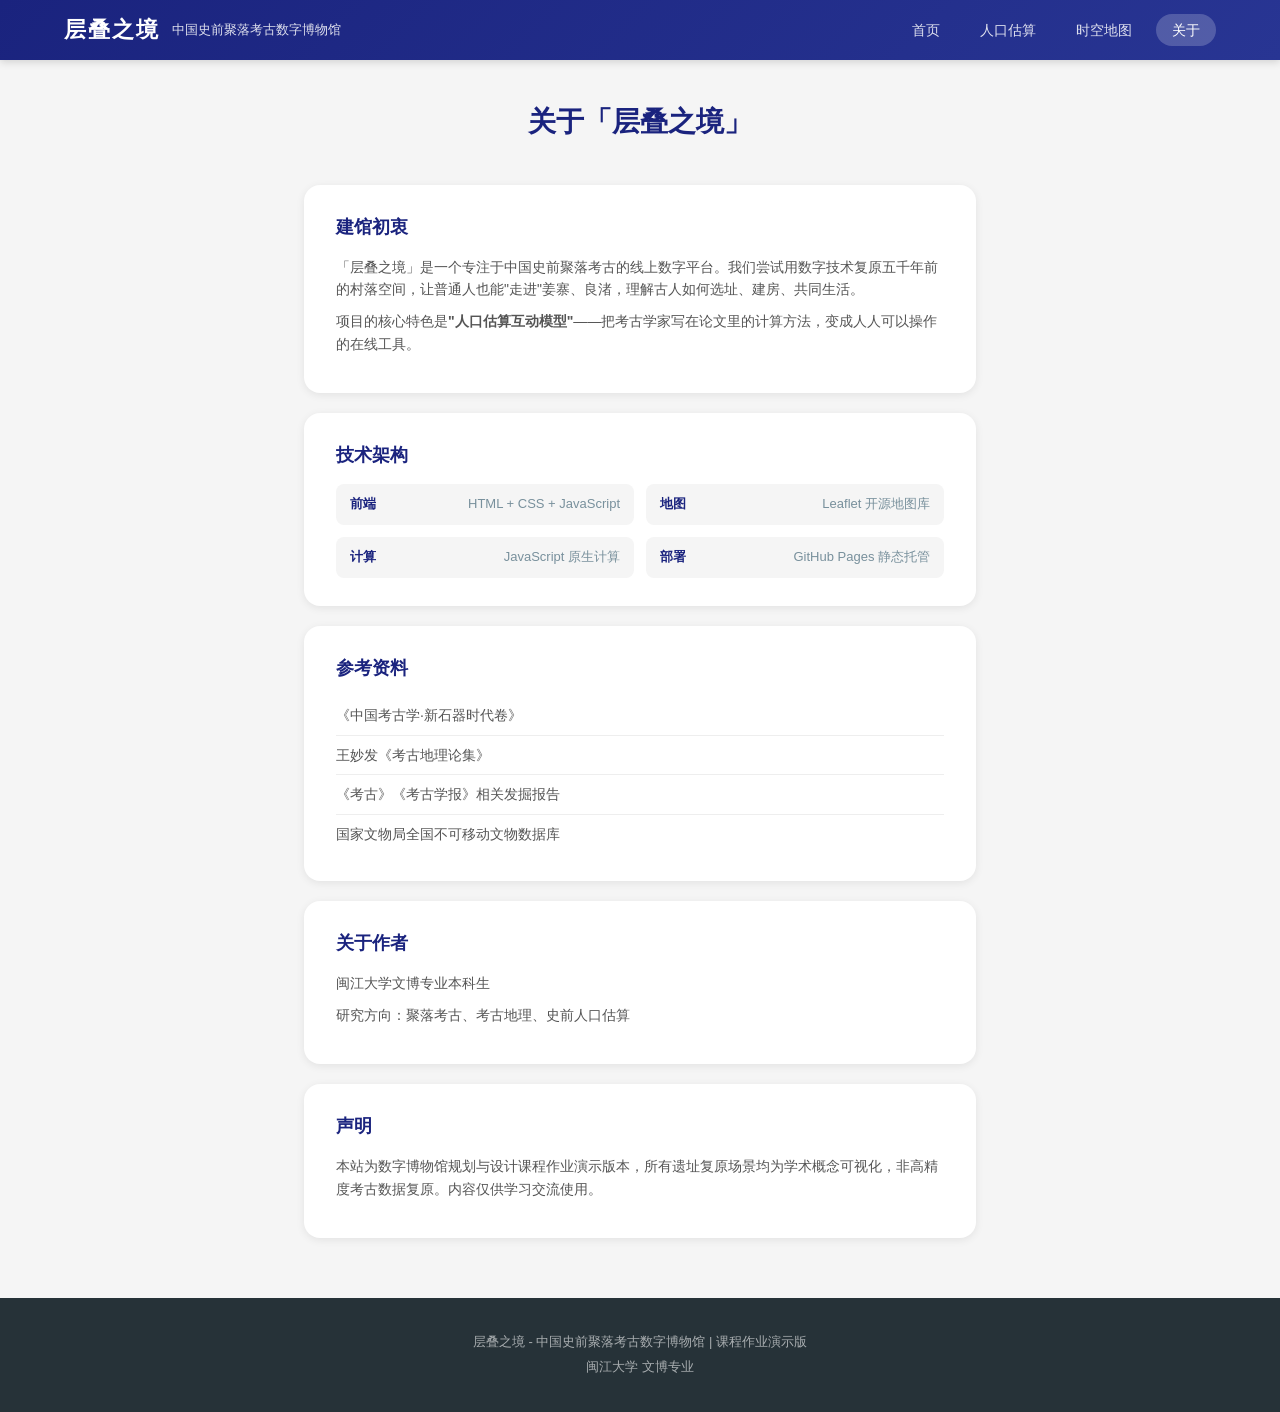
==== about.html @ 1d3eeca7 "Add files via upload 上传完整网站文件10.12" ====
<!DOCTYPE html>
<html lang="zh-CN">
<head>
    <meta charset="UTF-8">
    <meta name="viewport" content="width=device-width, initial-scale=1.0">
    <title>关于 - 层叠之境</title>
    <link rel="stylesheet" href="style.css">
</head>
<body>
    <nav class="navbar">
        <div class="nav-brand">
            <span class="logo">层叠之境</span>
            <span class="subtitle">中国史前聚落考古数字博物馆</span>
        </div>
        <ul class="nav-menu">
            <li><a href="index.html">首页</a></li>
            <li><a href="calculator.html">人口估算</a></li>
            <li><a href="map.html">时空地图</a></li>
            <li><a href="about.html" class="active">关于</a></li>
        </ul>
    </nav>

    <main class="about-page">
        <div class="about-header">
            <h1>关于「层叠之境」</h1>
        </div>

        <div class="about-content">
            <section class="about-section">
                <h2>建馆初衷</h2>
                <p>「层叠之境」是一个专注于中国史前聚落考古的线上数字平台。我们尝试用数字技术复原五千年前的村落空间，让普通人也能"走进"姜寨、良渚，理解古人如何选址、建房、共同生活。</p>
                <p>项目的核心特色是<strong>"人口估算互动模型"</strong>——把考古学家写在论文里的计算方法，变成人人可以操作的在线工具。</p>
            </section>

            <section class="about-section">
                <h2>技术架构</h2>
                <div class="tech-stack">
                    <div class="tech-item">
                        <span class="tech-name">前端</span>
                        <span class="tech-detail">HTML + CSS + JavaScript</span>
                    </div>
                    <div class="tech-item">
                        <span class="tech-name">地图</span>
                        <span class="tech-detail">Leaflet 开源地图库</span>
                    </div>
                    <div class="tech-item">
                        <span class="tech-name">计算</span>
                        <span class="tech-detail">JavaScript 原生计算</span>
                    </div>
                    <div class="tech-item">
                        <span class="tech-name">部署</span>
                        <span class="tech-detail">GitHub Pages 静态托管</span>
                    </div>
                </div>
            </section>

            <section class="about-section">
                <h2>参考资料</h2>
                <ul class="ref-list">
                    <li>《中国考古学·新石器时代卷》</li>
                    <li>王妙发《考古地理论集》</li>
                    <li>《考古》《考古学报》相关发掘报告</li>
                    <li>国家文物局全国不可移动文物数据库</li>
                </ul>
            </section>

            <section class="about-section">
                <h2>关于作者</h2>
                <p>闽江大学文博专业本科生</p>
                <p>研究方向：聚落考古、考古地理、史前人口估算</p>
            </section>

            <section class="about-section">
                <h2>声明</h2>
                <p>本站为数字博物馆规划与设计课程作业演示版本，所有遗址复原场景均为学术概念可视化，非高精度考古数据复原。内容仅供学习交流使用。</p>
            </section>
        </div>
    </main>

    <footer class="footer">
        <p>层叠之境 - 中国史前聚落考古数字博物馆 | 课程作业演示版</p>
        <p>闽江大学 文博专业</p>
    </footer>

    <script src="main.js"></script>
</body>
</html>
---- style.css ----
/* ===== 基础重置 ===== */
* {
    margin: 0;
    padding: 0;
    box-sizing: border-box;
}

body {
    font-family: -apple-system, BlinkMacSystemFont, "Segoe UI", "PingFang SC", "Hiragino Sans GB", "Microsoft YaHei", sans-serif;
    background: #f5f5f5;
    color: #333;
    line-height: 1.6;
}

/* ===== 导航栏 ===== */
.navbar {
    background: linear-gradient(135deg, #1a237e 0%, #283593 100%);
    color: white;
    padding: 0 5%;
    display: flex;
    justify-content: space-between;
    align-items: center;
    height: 60px;
    position: sticky;
    top: 0;
    z-index: 100;
    box-shadow: 0 2px 8px rgba(0,0,0,0.15);
}

.nav-brand {
    display: flex;
    align-items: center;
    gap: 12px;
}

.logo {
    font-size: 22px;
    font-weight: 700;
    letter-spacing: 2px;
}

.subtitle {
    font-size: 13px;
    opacity: 0.85;
    font-weight: 400;
}

.nav-menu {
    display: flex;
    list-style: none;
    gap: 8px;
}

.nav-menu a {
    color: rgba(255,255,255,0.85);
    text-decoration: none;
    padding: 8px 16px;
    border-radius: 20px;
    font-size: 14px;
    transition: all 0.3s;
}

.nav-menu a:hover,
.nav-menu a.active {
    background: rgba(255,255,255,0.2);
    color: white;
}

/* ===== 首页横幅 ===== */
.hero {
    background: linear-gradient(135deg, #e8eaf6 0%, #c5cae9 50%, #9fa8da 100%);
    padding: 60px 5%;
    display: flex;
    justify-content: space-between;
    align-items: center;
    min-height: 400px;
}

.hero-content {
    flex: 1;
    max-width: 500px;
}

.hero-content h1 {
    font-size: 36px;
    color: #1a237e;
    margin-bottom: 16px;
    line-height: 1.3;
}

.hero-content p {
    font-size: 16px;
    color: #455a64;
    margin-bottom: 28px;
}

.btn-primary {
    display: inline-block;
    background: #ff6f00;
    color: white;
    padding: 14px 32px;
    border-radius: 30px;
    text-decoration: none;
    font-size: 15px;
    font-weight: 600;
    transition: all 0.3s;
    box-shadow: 0 4px 12px rgba(255,111,0,0.3);
}

.btn-primary:hover {
    background: #e65100;
    transform: translateY(-2px);
    box-shadow: 0 6px 16px rgba(255,111,0,0.4);
}

/* 聚落预览图 */
.hero-visual {
    flex: 1;
    display: flex;
    justify-content: center;
}

.settlement-preview {
    width: 280px;
    height: 280px;
    background: #d7ccc8;
    border-radius: 50%;
    position: relative;
    border: 4px solid #8d6e63;
    box-shadow: 0 8px 24px rgba(0,0,0,0.15);
}

.moat {
    position: absolute;
    width: 240px;
    height: 240px;
    border: 3px dashed #5d4037;
    border-radius: 50%;
    top: 50%;
    left: 50%;
    transform: translate(-50%, -50%);
}

.house {
    position: absolute;
    width: 36px;
    height: 36px;
    background: #a1887f;
    border-radius: 4px;
    border: 2px solid #5d4037;
}

.house::after {
    content: '';
    position: absolute;
    top: -12px;
    left: -4px;
    width: 0;
    height: 0;
    border-left: 22px solid transparent;
    border-right: 22px solid transparent;
    border-bottom: 14px solid #8d6e63;
}

.h1 { top: 60px; left: 80px; }
.h2 { top: 100px; right: 60px; }
.h3 { bottom: 80px; right: 80px; }
.h4 { bottom: 60px; left: 90px; }

.label {
    position: absolute;
    bottom: -40px;
    left: 50%;
    transform: translateX(-50%);
    font-size: 12px;
    color: #5d4037;
    white-space: nowrap;
}

/* ===== 特色功能 ===== */
.features {
    padding: 60px 5%;
    background: white;
}

.features h2 {
    text-align: center;
    font-size: 28px;
    color: #1a237e;
    margin-bottom: 40px;
}

.feature-grid {
    display: grid;
    grid-template-columns: repeat(auto-fit, minmax(240px, 1fr));
    gap: 24px;
    max-width: 1000px;
    margin: 0 auto;
}

.feature-card {
    background: #fafafa;
    border-radius: 16px;
    padding: 32px 24px;
    text-align: center;
    transition: all 0.3s;
    border: 1px solid #e0e0e0;
}

.feature-card:hover {
    transform: translateY(-4px);
    box-shadow: 0 8px 24px rgba(0,0,0,0.1);
}

.feature-icon {
    font-size: 40px;
    margin-bottom: 16px;
}

.feature-card h3 {
    font-size: 18px;
    color: #1a237e;
    margin-bottom: 10px;
}

.feature-card p {
    font-size: 14px;
    color: #666;
}

/* ===== 聚落百科 ===== */
.encyclopedia {
    padding: 60px 5%;
    background: #f5f5f5;
}

.encyclopedia h2 {
    text-align: center;
    font-size: 28px;
    color: #1a237e;
    margin-bottom: 40px;
}

.culture-list {
    max-width: 700px;
    margin: 0 auto;
    display: flex;
    flex-direction: column;
    gap: 16px;
}

.culture-item {
    display: flex;
    background: white;
    border-radius: 12px;
    overflow: hidden;
    box-shadow: 0 2px 8px rgba(0,0,0,0.08);
}

.culture-color {
    width: 8px;
    min-height: 100%;
}

.culture-info {
    padding: 20px 24px;
    flex: 1;
}

.culture-info h4 {
    font-size: 18px;
    color: #1a237e;
    margin-bottom: 6px;
}

.culture-info p {
    font-size: 13px;
    color: #78909c;
    margin-bottom: 10px;
}

.tag {
    display: inline-block;
    background: #e8eaf6;
    color: #3f51b5;
    padding: 4px 12px;
    border-radius: 12px;
    font-size: 12px;
    margin-right: 8px;
}

/* ===== 页脚 ===== */
.footer {
    background: #263238;
    color: rgba(255,255,255,0.6);
    text-align: center;
    padding: 30px 5%;
    font-size: 13px;
}

.footer p {
    margin: 4px 0;
}

/* ===== 计算器页面 ===== */
.calculator-page {
    padding: 40px 5%;
    max-width: 1200px;
    margin: 0 auto;
}

.calc-header {
    text-align: center;
    margin-bottom: 40px;
}

.calc-header h1 {
    font-size: 28px;
    color: #1a237e;
    margin-bottom: 10px;
}

.calc-header p {
    color: #78909c;
    font-size: 15px;
}

.calc-container {
    display: grid;
    grid-template-columns: 1fr 1.5fr;
    gap: 32px;
}

.input-panel,
.result-panel {
    background: white;
    border-radius: 16px;
    padding: 28px;
    box-shadow: 0 2px 12px rgba(0,0,0,0.08);
}

.input-panel h3,
.result-panel h3 {
    font-size: 18px;
    color: #1a237e;
    margin-bottom: 20px;
    padding-bottom: 12px;
    border-bottom: 2px solid #e8eaf6;
}

.input-group {
    margin-bottom: 20px;
}

.input-group label {
    display: block;
    font-size: 14px;
    color: #455a64;
    margin-bottom: 6px;
    font-weight: 500;
}

.input-group input {
    width: 100%;
    padding: 12px 16px;
    border: 2px solid #e0e0e0;
    border-radius: 10px;
    font-size: 15px;
    transition: border-color 0.3s;
}

.input-group input:focus {
    outline: none;
    border-color: #3f51b5;
}

.hint {
    display: block;
    font-size: 12px;
    color: #9e9e9e;
    margin-top: 4px;
}

.btn-calculate,
.btn-reset {
    width: 100%;
    padding: 14px;
    border: none;
    border-radius: 10px;
    font-size: 15px;
    font-weight: 600;
    cursor: pointer;
    transition: all 0.3s;
    margin-bottom: 10px;
}

.btn-calculate {
    background: #ff6f00;
    color: white;
}

.btn-calculate:hover {
    background: #e65100;
}

.btn-reset {
    background: #eceff1;
    color: #546e7a;
}

.btn-reset:hover {
    background: #cfd8dc;
}

/* 结果卡片 */
.result-cards {
    display: grid;
    grid-template-columns: repeat(3, 1fr);
    gap: 16px;
    margin-bottom: 24px;
}

.result-card {
    background: #f5f5f5;
    border-radius: 12px;
    padding: 20px;
    text-align: center;
}

.result-card.main {
    background: linear-gradient(135deg, #3f51b5, #5c6bc0);
    color: white;
}

.result-label {
    font-size: 12px;
    opacity: 0.8;
    margin-bottom: 8px;
}

.result-value {
    font-size: 32px;
    font-weight: 700;
    margin-bottom: 4px;
}

.result-unit {
    font-size: 13px;
    opacity: 0.7;
}

/* 方法对比表 */
.method-comparison {
    margin-bottom: 24px;
}

.method-comparison h4 {
    font-size: 15px;
    color: #1a237e;
    margin-bottom: 12px;
}

.compare-table {
    width: 100%;
    border-collapse: collapse;
    font-size: 13px;
}

.compare-table th,
.compare-table td {
    padding: 10px 12px;
    text-align: left;
    border-bottom: 1px solid #e0e0e0;
}

.compare-table th {
    background: #e8eaf6;
    color: #1a237e;
    font-weight: 600;
}

.compare-table td.highlight {
    color: #ff6f00;
    font-weight: 700;
}

/* 参考案例 */
.reference-info h4 {
    font-size: 15px;
    color: #1a237e;
    margin-bottom: 12px;
}

.case-item {
    background: #fafafa;
    padding: 14px 16px;
    border-radius: 10px;
    margin-bottom: 10px;
    font-size: 13px;
    line-height: 1.8;
}

.case-item strong {
    color: #1a237e;
}

/* ===== 地图页面 ===== */
.map-page {
    padding: 40px 5%;
}

.map-header {
    text-align: center;
    margin-bottom: 30px;
}

.map-header h1 {
    font-size: 28px;
    color: #1a237e;
    margin-bottom: 10px;
}

.map-header p {
    color: #78909c;
}

.map-container {
    display: grid;
    grid-template-columns: 1fr 200px;
    gap: 20px;
    max-width: 1200px;
    margin: 0 auto;
}

.timeline-control {
    grid-column: 1 / -1;
    background: white;
    padding: 20px 24px;
    border-radius: 12px;
    box-shadow: 0 2px 8px rgba(0,0,0,0.08);
}

.timeline-control label {
    display: block;
    font-size: 16px;
    color: #1a237e;
    font-weight: 600;
    margin-bottom: 12px;
}

#timeline {
    width: 100%;
    height: 8px;
    -webkit-appearance: none;
    appearance: none;
    background: #e0e0e0;
    border-radius: 4px;
    outline: none;
}

#timeline::-webkit-slider-thumb {
    -webkit-appearance: none;
    width: 24px;
    height: 24px;
    background: #3f51b5;
    border-radius: 50%;
    cursor: pointer;
}

.timeline-labels {
    display: flex;
    justify-content: space-between;
    margin-top: 8px;
    font-size: 12px;
    color: #78909c;
}

.map-view {
    height: 500px;
    border-radius: 12px;
    box-shadow: 0 2px 8px rgba(0,0,0,0.08);
    background: #e3f2fd;
}

.map-legend {
    background: white;
    padding: 20px;
    border-radius: 12px;
    box-shadow: 0 2px 8px rgba(0,0,0,0.08);
    height: fit-content;
}

.map-legend h4 {
    font-size: 15px;
    color: #1a237e;
    margin-bottom: 16px;
}

.legend-item {
    display: flex;
    align-items: center;
    gap: 10px;
    margin-bottom: 12px;
    font-size: 13px;
}

.legend-dot {
    width: 14px;
    height: 14px;
    border-radius: 50%;
}

.site-info {
    grid-column: 1 / -1;
    background: white;
    padding: 24px;
    border-radius: 12px;
    box-shadow: 0 2px 8px rgba(0,0,0,0.08);
    margin-top: 10px;
    text-align: center;
    color: #78909c;
}

/* ===== 关于页面 ===== */
.about-page {
    padding: 40px 5%;
    max-width: 800px;
    margin: 0 auto;
}

.about-header {
    text-align: center;
    margin-bottom: 40px;
}

.about-header h1 {
    font-size: 28px;
    color: #1a237e;
}

.about-section {
    background: white;
    padding: 28px 32px;
    border-radius: 16px;
    margin-bottom: 20px;
    box-shadow: 0 2px 8px rgba(0,0,0,0.08);
}

.about-section h2 {
    font-size: 18px;
    color: #1a237e;
    margin-bottom: 14px;
}

.about-section p {
    font-size: 14px;
    color: #555;
    margin-bottom: 10px;
}

.tech-stack {
    display: grid;
    grid-template-columns: repeat(2, 1fr);
    gap: 12px;
}

.tech-item {
    display: flex;
    justify-content: space-between;
    padding: 10px 14px;
    background: #f5f5f5;
    border-radius: 8px;
    font-size: 13px;
}

.tech-name {
    font-weight: 600;
    color: #1a237e;
}

.tech-detail {
    color: #78909c;
}

.ref-list {
    list-style: none;
    padding-left: 0;
}

.ref-list li {
    padding: 8px 0;
    border-bottom: 1px solid #eee;
    font-size: 14px;
    color: #555;
}

.ref-list li:last-child {
    border-bottom: none;
}

/* ===== 响应式 ===== */
@media (max-width: 768px) {
    .navbar {
        flex-direction: column;
        height: auto;
        padding: 12px 5%;
    }

    .nav-menu {
        margin-top: 10px;
    }

    .hero {
        flex-direction: column;
        text-align: center;
        padding: 40px 5%;
    }

    .hero-content h1 {
        font-size: 26px;
    }

    .calc-container {
        grid-template-columns: 1fr;
    }

    .result-cards {
        grid-template-columns: 1fr;
    }

    .map-container {
        grid-template-columns: 1fr;
    }

    .tech-stack {
        grid-template-columns: 1fr;
    }
}
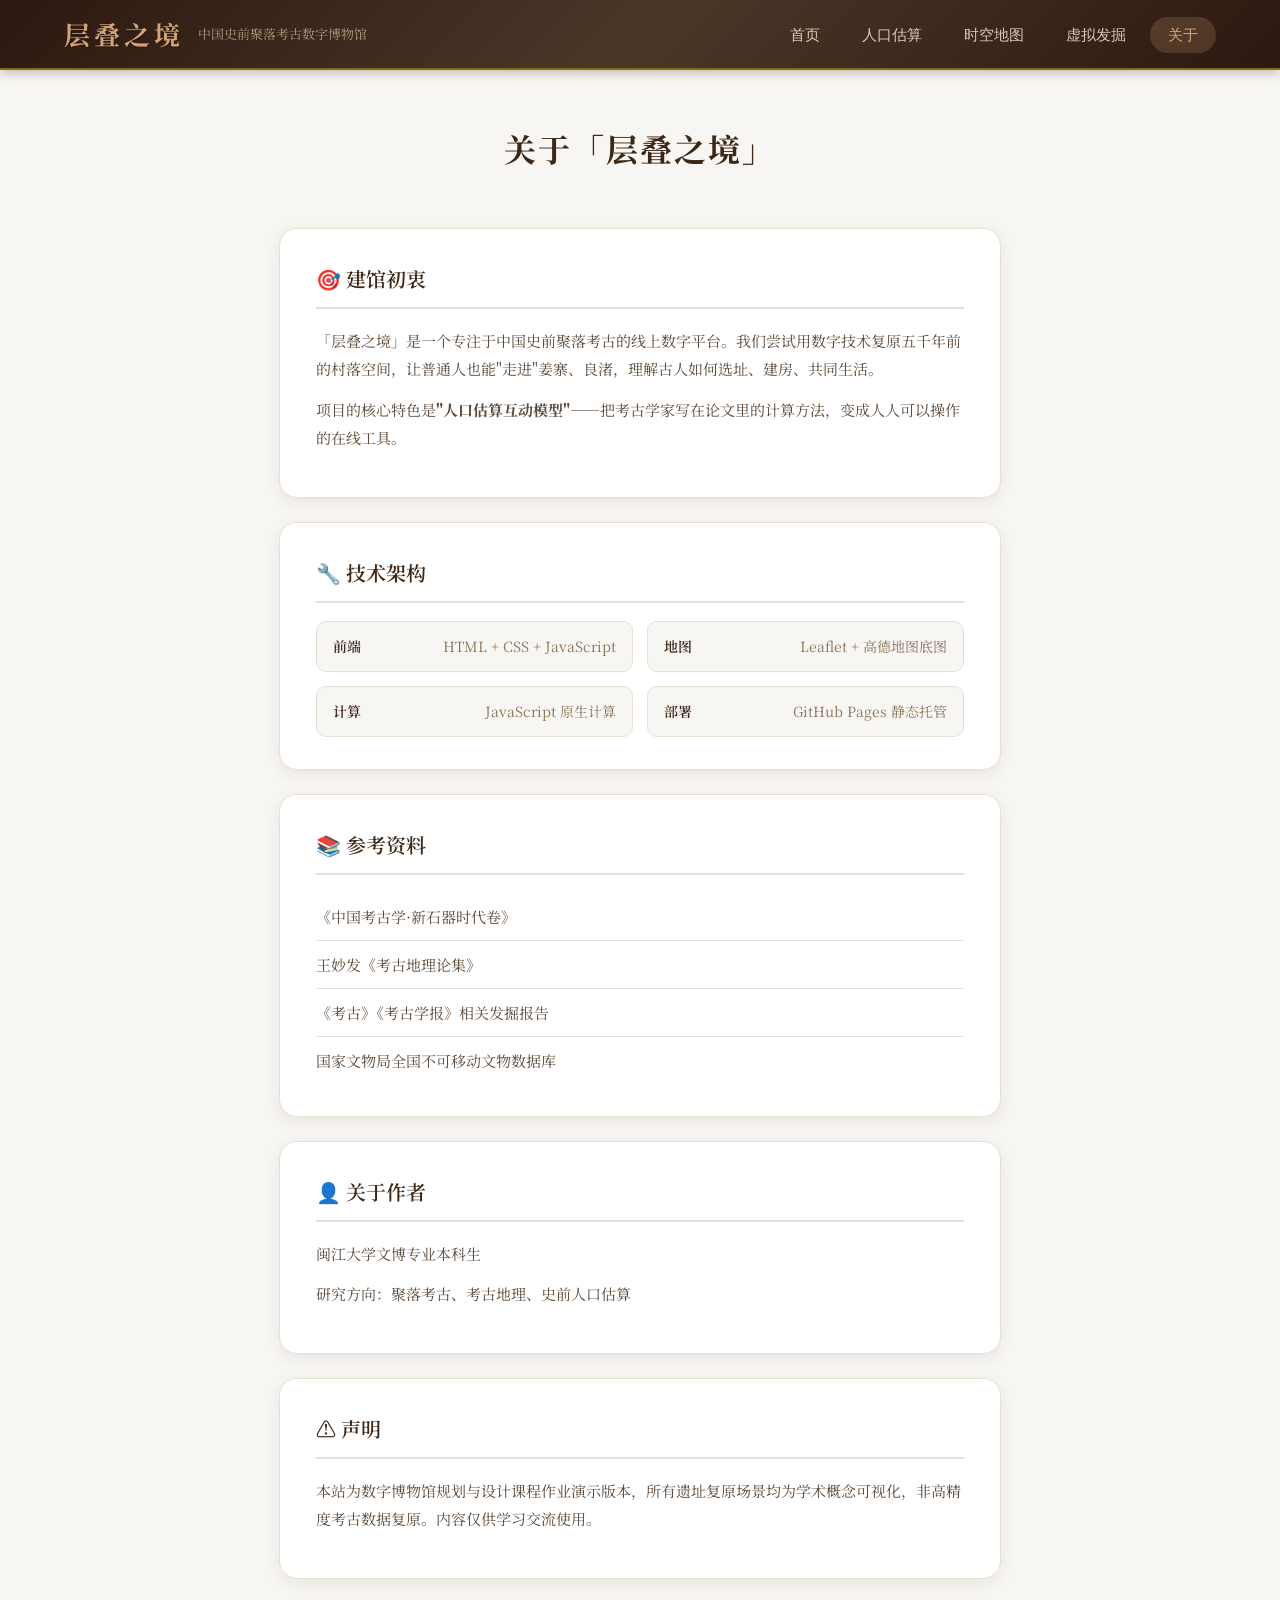
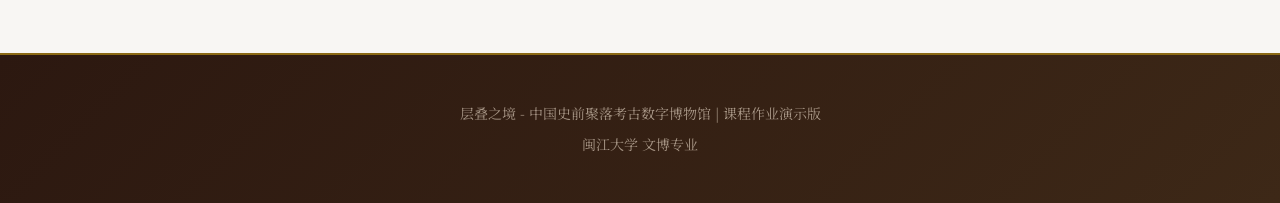
==== commit 8bcb4795: "Add files via upload 更新网站，更改颜色、字体，增加新模块" ====
--- a/about.html
+++ b/about.html
@@ -16,6 +16,7 @@
             <li><a href="index.html">首页</a></li>
             <li><a href="calculator.html">人口估算</a></li>
             <li><a href="map.html">时空地图</a></li>
+            <li><a href="dig.html">虚拟发掘</a></li>
             <li><a href="about.html" class="active">关于</a></li>
         </ul>
     </nav>
@@ -27,13 +28,13 @@
 
         <div class="about-content">
             <section class="about-section">
-                <h2>建馆初衷</h2>
+                <h2>&#x1F3AF; 建馆初衷</h2>
                 <p>「层叠之境」是一个专注于中国史前聚落考古的线上数字平台。我们尝试用数字技术复原五千年前的村落空间，让普通人也能"走进"姜寨、良渚，理解古人如何选址、建房、共同生活。</p>
                 <p>项目的核心特色是<strong>"人口估算互动模型"</strong>——把考古学家写在论文里的计算方法，变成人人可以操作的在线工具。</p>
             </section>
 
             <section class="about-section">
-                <h2>技术架构</h2>
+                <h2>&#x1F527; 技术架构</h2>
                 <div class="tech-stack">
                     <div class="tech-item">
                         <span class="tech-name">前端</span>
@@ -41,7 +42,7 @@
                     </div>
                     <div class="tech-item">
                         <span class="tech-name">地图</span>
-                        <span class="tech-detail">Leaflet 开源地图库</span>
+                        <span class="tech-detail">Leaflet + 高德地图底图</span>
                     </div>
                     <div class="tech-item">
                         <span class="tech-name">计算</span>
@@ -55,7 +56,7 @@
             </section>
 
             <section class="about-section">
-                <h2>参考资料</h2>
+                <h2>&#x1F4DA; 参考资料</h2>
                 <ul class="ref-list">
                     <li>《中国考古学·新石器时代卷》</li>
                     <li>王妙发《考古地理论集》</li>
@@ -65,13 +66,13 @@
             </section>
 
             <section class="about-section">
-                <h2>关于作者</h2>
+                <h2>&#x1F464; 关于作者</h2>
                 <p>闽江大学文博专业本科生</p>
                 <p>研究方向：聚落考古、考古地理、史前人口估算</p>
             </section>
 
             <section class="about-section">
-                <h2>声明</h2>
+                <h2>&#x26A0; 声明</h2>
                 <p>本站为数字博物馆规划与设计课程作业演示版本，所有遗址复原场景均为学术概念可视化，非高精度考古数据复原。内容仅供学习交流使用。</p>
             </section>
         </div>
--- a/style.css
+++ b/style.css
@@ -1,3 +1,6 @@
+/* ===== 字体引入 ===== */
+@import url('https://fonts.googleapis.com/css2?family=Noto+Serif+SC:wght@400;500;600;700&display=swap');
+
 /* ===== 基础重置 ===== */
 * {
     margin: 0;
@@ -6,111 +9,137 @@
 }
 
 body {
-    font-family: -apple-system, BlinkMacSystemFont, "Segoe UI", "PingFang SC", "Hiragino Sans GB", "Microsoft YaHei", sans-serif;
-    background: #f5f5f5;
-    color: #333;
-    line-height: 1.6;
+    font-family: "STZhongsong", "华文中宋", "Noto Serif SC", "SimSun", serif;
+    background: #f8f6f3;
+    color: #2c2c2c;
+    line-height: 1.8;
 }
 
 /* ===== 导航栏 ===== */
 .navbar {
-    background: linear-gradient(135deg, #1a237e 0%, #283593 100%);
-    color: white;
+    background: linear-gradient(135deg, #2c1810 0%, #4a3728 50%, #2c1810 100%);
+    color: #f5e6d3;
     padding: 0 5%;
     display: flex;
     justify-content: space-between;
     align-items: center;
-    height: 60px;
+    height: 70px;
     position: sticky;
     top: 0;
     z-index: 100;
-    box-shadow: 0 2px 8px rgba(0,0,0,0.15);
+    box-shadow: 0 2px 12px rgba(44,24,16,0.3);
+    border-bottom: 2px solid #8b6914;
 }
 
 .nav-brand {
     display: flex;
     align-items: center;
-    gap: 12px;
+    gap: 14px;
 }
 
 .logo {
-    font-size: 22px;
+    font-size: 26px;
+    font-weight: 700;
+    letter-spacing: 4px;
+    color: #d4a574;
+    text-shadow: 1px 1px 2px rgba(0,0,0,0.3);
+}
+
+.subtitle {
+    font-size: 13px;
+    opacity: 0.8;
+    font-weight: 400;
+    color: #c9b896;
+}
+
+.nav-menu {
+    display: flex;
+    list-style: none;
+    gap: 6px;
+}
+
+.nav-menu a {
+    color: rgba(245,230,211,0.85);
+    text-decoration: none;
+    padding: 10px 18px;
+    border-radius: 24px;
+    font-size: 15px;
+    transition: all 0.3s;
+    font-family: "STZhongsong", "华文中宋", serif;
+}
+
+.nav-menu a:hover,
+.nav-menu a.active {
+    background: rgba(212,165,116,0.2);
+    color: #d4a574;
+}
+
+/* ===== 首页横幅 ===== */
+.hero {
+    background: linear-gradient(135deg, #e8dfd0 0%, #d4c4a8 50%, #c9b896 100%);
+    padding: 70px 5%;
+    display: flex;
+    justify-content: space-between;
+    align-items: center;
+    min-height: 480px;
+    position: relative;
+    overflow: hidden;
+}
+
+.hero::before {
+    content: '';
+    position: absolute;
+    top: -50%;
+    right: -20%;
+    width: 600px;
+    height: 600px;
+    background: radial-gradient(circle, rgba(139,105,20,0.08) 0%, transparent 70%);
+    border-radius: 50%;
+}
+
+.hero-content {
+    flex: 1;
+    max-width: 520px;
+    position: relative;
+    z-index: 1;
+}
+
+.hero-content h1 {
+    font-size: 38px;
+    color: #3d2817;
+    margin-bottom: 18px;
+    line-height: 1.4;
     font-weight: 700;
     letter-spacing: 2px;
 }
 
-.subtitle {
-    font-size: 13px;
-    opacity: 0.85;
-    font-weight: 400;
-}
-
-.nav-menu {
-    display: flex;
-    list-style: none;
-    gap: 8px;
-}
-
-.nav-menu a {
-    color: rgba(255,255,255,0.85);
-    text-decoration: none;
-    padding: 8px 16px;
-    border-radius: 20px;
-    font-size: 14px;
-    transition: all 0.3s;
-}
-
-.nav-menu a:hover,
-.nav-menu a.active {
-    background: rgba(255,255,255,0.2);
-    color: white;
-}
-
-/* ===== 首页横幅 ===== */
-.hero {
-    background: linear-gradient(135deg, #e8eaf6 0%, #c5cae9 50%, #9fa8da 100%);
-    padding: 60px 5%;
-    display: flex;
-    justify-content: space-between;
-    align-items: center;
-    min-height: 400px;
-}
-
-.hero-content {
-    flex: 1;
-    max-width: 500px;
-}
-
-.hero-content h1 {
-    font-size: 36px;
-    color: #1a237e;
-    margin-bottom: 16px;
-    line-height: 1.3;
-}
-
 .hero-content p {
-    font-size: 16px;
-    color: #455a64;
-    margin-bottom: 28px;
+    font-size: 17px;
+    color: #5c4a3a;
+    margin-bottom: 32px;
+    line-height: 1.9;
 }
 
 .btn-primary {
     display: inline-block;
-    background: #ff6f00;
-    color: white;
-    padding: 14px 32px;
+    background: linear-gradient(135deg, #8b6914, #a67c2e);
+    color: #fff8f0;
+    padding: 16px 36px;
     border-radius: 30px;
     text-decoration: none;
-    font-size: 15px;
+    font-size: 16px;
     font-weight: 600;
     transition: all 0.3s;
-    box-shadow: 0 4px 12px rgba(255,111,0,0.3);
+    box-shadow: 0 4px 16px rgba(139,105,20,0.3);
+    border: none;
+    cursor: pointer;
+    font-family: "STZhongsong", "华文中宋", serif;
 }
 
 .btn-primary:hover {
-    background: #e65100;
+    background: linear-gradient(135deg, #a67c2e, #c49a3b);
     transform: translateY(-2px);
-    box-shadow: 0 6px 16px rgba(255,111,0,0.4);
+    box-shadow: 0 6px 20px rgba(139,105,20,0.4);
 }
 
 /* 聚落预览图 */
@@ -118,23 +147,25 @@
     flex: 1;
     display: flex;
     justify-content: center;
+    position: relative;
+    z-index: 1;
 }
 
 .settlement-preview {
-    width: 280px;
-    height: 280px;
-    background: #d7ccc8;
+    width: 300px;
+    height: 300px;
+    background: #c9b896;
     border-radius: 50%;
     position: relative;
-    border: 4px solid #8d6e63;
-    box-shadow: 0 8px 24px rgba(0,0,0,0.15);
+    border: 4px solid #8b6914;
+    box-shadow: 0 12px 32px rgba(44,24,16,0.2), inset 0 0 60px rgba(139,105,20,0.1);
 }
 
 .moat {
     position: absolute;
-    width: 240px;
-    height: 240px;
-    border: 3px dashed #5d4037;
+    width: 260px;
+    height: 260px;
+    border: 3px dashed #6b4e23;
     border-radius: 50%;
     top: 50%;
     left: 50%;
@@ -143,409 +174,663 @@
 
 .house {
     position: absolute;
-    width: 36px;
-    height: 36px;
-    background: #a1887f;
+    width: 40px;
+    height: 40px;
+    background: #8b7355;
     border-radius: 4px;
-    border: 2px solid #5d4037;
+    border: 2px solid #5c4033;
 }
 
 .house::after {
     content: '';
     position: absolute;
-    top: -12px;
+    top: -14px;
     left: -4px;
     width: 0;
     height: 0;
-    border-left: 22px solid transparent;
-    border-right: 22px solid transparent;
-    border-bottom: 14px solid #8d6e63;
-}
-
-.h1 { top: 60px; left: 80px; }
-.h2 { top: 100px; right: 60px; }
-.h3 { bottom: 80px; right: 80px; }
-.h4 { bottom: 60px; left: 90px; }
+    border-left: 24px solid transparent;
+    border-right: 24px solid transparent;
+    border-bottom: 16px solid #6b5344;
+}
+
+.h1 { top: 65px; left: 85px; }
+.h2 { top: 110px; right: 65px; }
+.h3 { bottom: 85px; right: 85px; }
+.h4 { bottom: 65px; left: 95px; }
 
 .label {
     position: absolute;
-    bottom: -40px;
+    bottom: -45px;
     left: 50%;
     transform: translateX(-50%);
-    font-size: 12px;
-    color: #5d4037;
+    font-size: 13px;
+    color: #5c4033;
     white-space: nowrap;
+    font-weight: 500;
 }
 
 /* ===== 特色功能 ===== */
 .features {
-    padding: 60px 5%;
-    background: white;
+    padding: 70px 5%;
+    background: #f8f6f3;
 }
 
 .features h2 {
     text-align: center;
-    font-size: 28px;
-    color: #1a237e;
-    margin-bottom: 40px;
+    font-size: 32px;
+    color: #3d2817;
+    margin-bottom: 50px;
+    font-weight: 700;
+    letter-spacing: 3px;
+    position: relative;
+}
+
+.features h2::after {
+    content: '';
+    display: block;
+    width: 60px;
+    height: 3px;
+    background: linear-gradient(90deg, #8b6914, #d4a574);
+    margin: 12px auto 0;
+    border-radius: 2px;
 }
 
 .feature-grid {
     display: grid;
-    grid-template-columns: repeat(auto-fit, minmax(240px, 1fr));
-    gap: 24px;
-    max-width: 1000px;
+    grid-template-columns: repeat(auto-fit, minmax(260px, 1fr));
+    gap: 28px;
+    max-width: 1100px;
     margin: 0 auto;
 }
 
 .feature-card {
-    background: #fafafa;
+    background: #fff;
     border-radius: 16px;
-    padding: 32px 24px;
+    padding: 36px 28px;
     text-align: center;
-    transition: all 0.3s;
-    border: 1px solid #e0e0e0;
+    transition: all 0.4s;
+    border: 1px solid #e8e0d5;
+    box-shadow: 0 4px 16px rgba(44,24,16,0.06);
 }
 
 .feature-card:hover {
-    transform: translateY(-4px);
-    box-shadow: 0 8px 24px rgba(0,0,0,0.1);
+    transform: translateY(-6px);
+    box-shadow: 0 12px 32px rgba(44,24,16,0.12);
+    border-color: #d4a574;
 }
 
 .feature-icon {
-    font-size: 40px;
-    margin-bottom: 16px;
+    font-size: 44px;
+    margin-bottom: 18px;
 }
 
 .feature-card h3 {
-    font-size: 18px;
-    color: #1a237e;
-    margin-bottom: 10px;
+    font-size: 20px;
+    color: #3d2817;
+    margin-bottom: 12px;
+    font-weight: 600;
 }
 
 .feature-card p {
     font-size: 14px;
-    color: #666;
+    color: #6b5b4f;
+    line-height: 1.8;
 }
 
 /* ===== 聚落百科 ===== */
 .encyclopedia {
-    padding: 60px 5%;
-    background: #f5f5f5;
+    padding: 70px 5%;
+    background: linear-gradient(180deg, #f0ebe3 0%, #f8f6f3 100%);
 }
 
 .encyclopedia h2 {
     text-align: center;
-    font-size: 28px;
-    color: #1a237e;
-    margin-bottom: 40px;
+    font-size: 32px;
+    color: #3d2817;
+    margin-bottom: 50px;
+    font-weight: 700;
+    letter-spacing: 3px;
+}
+
+.encyclopedia h2::after {
+    content: '';
+    display: block;
+    width: 60px;
+    height: 3px;
+    background: linear-gradient(90deg, #8b6914, #d4a574);
+    margin: 12px auto 0;
+    border-radius: 2px;
 }
 
 .culture-list {
-    max-width: 700px;
+    max-width: 750px;
     margin: 0 auto;
     display: flex;
     flex-direction: column;
-    gap: 16px;
+    gap: 18px;
 }
 
 .culture-item {
     display: flex;
-    background: white;
-    border-radius: 12px;
+    background: #fff;
+    border-radius: 14px;
     overflow: hidden;
-    box-shadow: 0 2px 8px rgba(0,0,0,0.08);
+    box-shadow: 0 4px 16px rgba(44,24,16,0.08);
+    transition: all 0.3s;
+    cursor: pointer;
+    text-decoration: none;
+    color: inherit;
+}
+
+.culture-item:hover {
+    transform: translateX(8px);
+    box-shadow: 0 8px 24px rgba(44,24,16,0.12);
 }
 
 .culture-color {
-    width: 8px;
+    width: 10px;
     min-height: 100%;
 }
 
 .culture-info {
-    padding: 20px 24px;
+    padding: 24px 28px;
     flex: 1;
 }
 
 .culture-info h4 {
-    font-size: 18px;
-    color: #1a237e;
-    margin-bottom: 6px;
+    font-size: 20px;
+    color: #3d2817;
+    margin-bottom: 8px;
+    font-weight: 600;
 }
 
 .culture-info p {
-    font-size: 13px;
-    color: #78909c;
-    margin-bottom: 10px;
+    font-size: 14px;
+    color: #8b7355;
+    margin-bottom: 12px;
 }
 
 .tag {
     display: inline-block;
-    background: #e8eaf6;
-    color: #3f51b5;
-    padding: 4px 12px;
+    background: #f0ebe3;
+    color: #6b4e23;
+    padding: 5px 14px;
+    border-radius: 16px;
+    font-size: 13px;
+    margin-right: 10px;
+    border: 1px solid #e0d5c8;
+}
+
+/* ===== 新板块：精选遗址 ===== */
+.featured-sites {
+    padding: 70px 5%;
+    background: #fff;
+}
+
+.featured-sites h2 {
+    text-align: center;
+    font-size: 32px;
+    color: #3d2817;
+    margin-bottom: 50px;
+    font-weight: 700;
+    letter-spacing: 3px;
+}
+
+.featured-sites h2::after {
+    content: '';
+    display: block;
+    width: 60px;
+    height: 3px;
+    background: linear-gradient(90deg, #8b6914, #d4a574);
+    margin: 12px auto 0;
+    border-radius: 2px;
+}
+
+.sites-grid {
+    display: grid;
+    grid-template-columns: repeat(auto-fit, minmax(300px, 1fr));
+    gap: 28px;
+    max-width: 1100px;
+    margin: 0 auto;
+}
+
+.site-card {
+    background: #f8f6f3;
+    border-radius: 16px;
+    overflow: hidden;
+    box-shadow: 0 4px 16px rgba(44,24,16,0.08);
+    transition: all 0.4s;
+    border: 1px solid #e8e0d5;
+}
+
+.site-card:hover {
+    transform: translateY(-6px);
+    box-shadow: 0 12px 32px rgba(44,24,16,0.15);
+}
+
+.site-image {
+    height: 180px;
+    background: linear-gradient(135deg, #c9b896, #d4c4a8);
+    display: flex;
+    align-items: center;
+    justify-content: center;
+    font-size: 64px;
+    position: relative;
+}
+
+.site-image::after {
+    content: '';
+    position: absolute;
+    bottom: 0;
+    left: 0;
+    right: 0;
+    height: 60px;
+    background: linear-gradient(transparent, rgba(44,24,16,0.3));
+}
+
+.site-content {
+    padding: 24px;
+}
+
+.site-content h3 {
+    font-size: 20px;
+    color: #3d2817;
+    margin-bottom: 8px;
+    font-weight: 600;
+}
+
+.site-content .site-meta {
+    font-size: 13px;
+    color: #8b7355;
+    margin-bottom: 12px;
+}
+
+.site-content p {
+    font-size: 14px;
+    color: #5c4a3a;
+    line-height: 1.8;
+}
+
+.site-link {
+    display: inline-block;
+    margin-top: 14px;
+    color: #8b6914;
+    text-decoration: none;
+    font-size: 14px;
+    font-weight: 600;
+    transition: color 0.3s;
+}
+
+.site-link:hover {
+    color: #a67c2e;
+}
+
+/* ===== 新板块：考古时间轴 ===== */
+.timeline-section {
+    padding: 70px 5%;
+    background: linear-gradient(180deg, #f8f6f3 0%, #f0ebe3 100%);
+}
+
+.timeline-section h2 {
+    text-align: center;
+    font-size: 32px;
+    color: #3d2817;
+    margin-bottom: 50px;
+    font-weight: 700;
+    letter-spacing: 3px;
+}
+
+.timeline-section h2::after {
+    content: '';
+    display: block;
+    width: 60px;
+    height: 3px;
+    background: linear-gradient(90deg, #8b6914, #d4a574);
+    margin: 12px auto 0;
+    border-radius: 2px;
+}
+
+.timeline {
+    max-width: 800px;
+    margin: 0 auto;
+    position: relative;
+    padding-left: 40px;
+}
+
+.timeline::before {
+    content: '';
+    position: absolute;
+    left: 12px;
+    top: 0;
+    bottom: 0;
+    width: 3px;
+    background: linear-gradient(180deg, #8b6914, #d4a574, #c9b896);
+    border-radius: 2px;
+}
+
+.timeline-item {
+    position: relative;
+    margin-bottom: 36px;
+    padding-left: 30px;
+}
+
+.timeline-item::before {
+    content: '';
+    position: absolute;
+    left: -34px;
+    top: 6px;
+    width: 16px;
+    height: 16px;
+    background: #8b6914;
+    border-radius: 50%;
+    border: 3px solid #f0ebe3;
+    box-shadow: 0 0 0 3px #d4a574;
+}
+
+.timeline-date {
+    font-size: 15px;
+    color: #8b6914;
+    font-weight: 600;
+    margin-bottom: 6px;
+}
+
+.timeline-content {
+    background: #fff;
+    padding: 20px 24px;
     border-radius: 12px;
-    font-size: 12px;
-    margin-right: 8px;
+    box-shadow: 0 4px 12px rgba(44,24,16,0.08);
+    border-left: 4px solid #d4a574;
+}
+
+.timeline-content h4 {
+    font-size: 18px;
+    color: #3d2817;
+    margin-bottom: 8px;
+    font-weight: 600;
+}
+
+.timeline-content p {
+    font-size: 14px;
+    color: #6b5b4f;
+    line-height: 1.8;
 }
 
 /* ===== 页脚 ===== */
 .footer {
-    background: #263238;
-    color: rgba(255,255,255,0.6);
+    background: linear-gradient(135deg, #2c1810 0%, #3d2817 100%);
+    color: rgba(245,230,211,0.6);
     text-align: center;
-    padding: 30px 5%;
-    font-size: 13px;
+    padding: 40px 5%;
+    font-size: 14px;
+    border-top: 2px solid #8b6914;
 }
 
 .footer p {
-    margin: 4px 0;
+    margin: 6px 0;
 }
 
 /* ===== 计算器页面 ===== */
 .calculator-page {
-    padding: 40px 5%;
+    padding: 50px 5%;
     max-width: 1200px;
     margin: 0 auto;
 }
 
 .calc-header {
     text-align: center;
-    margin-bottom: 40px;
+    margin-bottom: 50px;
 }
 
 .calc-header h1 {
-    font-size: 28px;
-    color: #1a237e;
-    margin-bottom: 10px;
+    font-size: 32px;
+    color: #3d2817;
+    margin-bottom: 12px;
+    font-weight: 700;
+    letter-spacing: 2px;
 }
 
 .calc-header p {
-    color: #78909c;
-    font-size: 15px;
+    color: #8b7355;
+    font-size: 16px;
 }
 
 .calc-container {
     display: grid;
     grid-template-columns: 1fr 1.5fr;
-    gap: 32px;
+    gap: 36px;
 }
 
 .input-panel,
 .result-panel {
-    background: white;
-    border-radius: 16px;
-    padding: 28px;
-    box-shadow: 0 2px 12px rgba(0,0,0,0.08);
+    background: #fff;
+    border-radius: 18px;
+    padding: 32px;
+    box-shadow: 0 4px 20px rgba(44,24,16,0.08);
+    border: 1px solid #e8e0d5;
 }
 
 .input-panel h3,
 .result-panel h3 {
-    font-size: 18px;
-    color: #1a237e;
-    margin-bottom: 20px;
-    padding-bottom: 12px;
-    border-bottom: 2px solid #e8eaf6;
+    font-size: 20px;
+    color: #3d2817;
+    margin-bottom: 24px;
+    padding-bottom: 14px;
+    border-bottom: 2px solid #e8e0d5;
+    font-weight: 600;
 }
 
 .input-group {
-    margin-bottom: 20px;
+    margin-bottom: 24px;
 }
 
 .input-group label {
     display: block;
-    font-size: 14px;
-    color: #455a64;
-    margin-bottom: 6px;
-    font-weight: 500;
+    font-size: 15px;
+    color: #5c4a3a;
+    margin-bottom: 8px;
+    font-weight: 600;
 }
 
 .input-group input {
     width: 100%;
-    padding: 12px 16px;
-    border: 2px solid #e0e0e0;
-    border-radius: 10px;
-    font-size: 15px;
+    padding: 14px 18px;
+    border: 2px solid #e0d5c8;
+    border-radius: 12px;
+    font-size: 16px;
     transition: border-color 0.3s;
+    font-family: "STZhongsong", "华文中宋", serif;
+    background: #faf8f5;
 }
 
 .input-group input:focus {
     outline: none;
-    border-color: #3f51b5;
+    border-color: #8b6914;
+    background: #fff;
 }
 
 .hint {
     display: block;
-    font-size: 12px;
-    color: #9e9e9e;
-    margin-top: 4px;
+    font-size: 13px;
+    color: #a09080;
+    margin-top: 6px;
 }
 
 .btn-calculate,
 .btn-reset {
     width: 100%;
-    padding: 14px;
+    padding: 16px;
     border: none;
-    border-radius: 10px;
-    font-size: 15px;
+    border-radius: 12px;
+    font-size: 16px;
     font-weight: 600;
     cursor: pointer;
     transition: all 0.3s;
-    margin-bottom: 10px;
+    margin-bottom: 12px;
+    font-family: "STZhongsong", "华文中宋", serif;
 }
 
 .btn-calculate {
-    background: #ff6f00;
-    color: white;
+    background: linear-gradient(135deg, #8b6914, #a67c2e);
+    color: #fff8f0;
 }
 
 .btn-calculate:hover {
-    background: #e65100;
+    background: linear-gradient(135deg, #a67c2e, #c49a3b);
+    transform: translateY(-2px);
+    box-shadow: 0 6px 20px rgba(139,105,20,0.3);
 }
 
 .btn-reset {
-    background: #eceff1;
-    color: #546e7a;
+    background: #f0ebe3;
+    color: #6b5b4f;
 }
 
 .btn-reset:hover {
-    background: #cfd8dc;
+    background: #e0d5c8;
 }
 
 /* 结果卡片 */
 .result-cards {
     display: grid;
     grid-template-columns: repeat(3, 1fr);
-    gap: 16px;
-    margin-bottom: 24px;
+    gap: 18px;
+    margin-bottom: 28px;
 }
 
 .result-card {
-    background: #f5f5f5;
-    border-radius: 12px;
-    padding: 20px;
+    background: #f8f6f3;
+    border-radius: 14px;
+    padding: 24px;
     text-align: center;
+    border: 1px solid #e8e0d5;
 }
 
 .result-card.main {
-    background: linear-gradient(135deg, #3f51b5, #5c6bc0);
-    color: white;
+    background: linear-gradient(135deg, #8b6914, #a67c2e);
+    color: #fff8f0;
+    border: none;
 }
 
 .result-label {
-    font-size: 12px;
-    opacity: 0.8;
-    margin-bottom: 8px;
+    font-size: 13px;
+    opacity: 0.85;
+    margin-bottom: 10px;
 }
 
 .result-value {
-    font-size: 32px;
+    font-size: 36px;
     font-weight: 700;
-    margin-bottom: 4px;
+    margin-bottom: 6px;
 }
 
 .result-unit {
-    font-size: 13px;
-    opacity: 0.7;
+    font-size: 14px;
+    opacity: 0.75;
 }
 
 /* 方法对比表 */
 .method-comparison {
-    margin-bottom: 24px;
+    margin-bottom: 28px;
 }
 
 .method-comparison h4 {
-    font-size: 15px;
-    color: #1a237e;
-    margin-bottom: 12px;
+    font-size: 16px;
+    color: #3d2817;
+    margin-bottom: 14px;
+    font-weight: 600;
 }
 
 .compare-table {
     width: 100%;
     border-collapse: collapse;
-    font-size: 13px;
+    font-size: 14px;
 }
 
 .compare-table th,
 .compare-table td {
-    padding: 10px 12px;
+    padding: 12px 14px;
     text-align: left;
-    border-bottom: 1px solid #e0e0e0;
+    border-bottom: 1px solid #e0d5c8;
 }
 
 .compare-table th {
-    background: #e8eaf6;
-    color: #1a237e;
+    background: #f0ebe3;
+    color: #3d2817;
     font-weight: 600;
 }
 
 .compare-table td.highlight {
-    color: #ff6f00;
+    color: #8b6914;
     font-weight: 700;
 }
 
 /* 参考案例 */
 .reference-info h4 {
-    font-size: 15px;
-    color: #1a237e;
+    font-size: 16px;
+    color: #3d2817;
+    margin-bottom: 14px;
+    font-weight: 600;
+}
+
+.case-item {
+    background: #faf8f5;
+    padding: 16px 18px;
+    border-radius: 12px;
     margin-bottom: 12px;
-}
-
-.case-item {
-    background: #fafafa;
-    padding: 14px 16px;
-    border-radius: 10px;
-    margin-bottom: 10px;
-    font-size: 13px;
-    line-height: 1.8;
+    font-size: 14px;
+    line-height: 1.9;
+    border: 1px solid #e8e0d5;
 }
 
 .case-item strong {
-    color: #1a237e;
+    color: #3d2817;
 }
 
 /* ===== 地图页面 ===== */
 .map-page {
-    padding: 40px 5%;
+    padding: 50px 5%;
 }
 
 .map-header {
     text-align: center;
-    margin-bottom: 30px;
+    margin-bottom: 36px;
 }
 
 .map-header h1 {
-    font-size: 28px;
-    color: #1a237e;
-    margin-bottom: 10px;
+    font-size: 32px;
+    color: #3d2817;
+    margin-bottom: 12px;
+    font-weight: 700;
+    letter-spacing: 2px;
 }
 
 .map-header p {
-    color: #78909c;
+    color: #8b7355;
 }
 
 .map-container {
     display: grid;
-    grid-template-columns: 1fr 200px;
-    gap: 20px;
+    grid-template-columns: 1fr 220px;
+    gap: 24px;
     max-width: 1200px;
     margin: 0 auto;
 }
 
 .timeline-control {
     grid-column: 1 / -1;
-    background: white;
-    padding: 20px 24px;
-    border-radius: 12px;
-    box-shadow: 0 2px 8px rgba(0,0,0,0.08);
+    background: #fff;
+    padding: 24px 28px;
+    border-radius: 14px;
+    box-shadow: 0 4px 16px rgba(44,24,16,0.08);
+    border: 1px solid #e8e0d5;
 }
 
 .timeline-control label {
     display: block;
-    font-size: 16px;
-    color: #1a237e;
-    font-weight: 600;
-    margin-bottom: 12px;
+    font-size: 18px;
+    color: #3d2817;
+    font-weight: 600;
+    margin-bottom: 14px;
 }
 
 #timeline {
@@ -553,133 +838,146 @@
     height: 8px;
     -webkit-appearance: none;
     appearance: none;
-    background: #e0e0e0;
+    background: #e0d5c8;
     border-radius: 4px;
     outline: none;
 }
 
 #timeline::-webkit-slider-thumb {
     -webkit-appearance: none;
-    width: 24px;
-    height: 24px;
-    background: #3f51b5;
+    width: 28px;
+    height: 28px;
+    background: linear-gradient(135deg, #8b6914, #a67c2e);
     border-radius: 50%;
     cursor: pointer;
+    box-shadow: 0 2px 8px rgba(139,105,20,0.3);
 }
 
 .timeline-labels {
     display: flex;
     justify-content: space-between;
-    margin-top: 8px;
-    font-size: 12px;
-    color: #78909c;
+    margin-top: 10px;
+    font-size: 13px;
+    color: #8b7355;
 }
 
 .map-view {
-    height: 500px;
-    border-radius: 12px;
-    box-shadow: 0 2px 8px rgba(0,0,0,0.08);
-    background: #e3f2fd;
+    height: 520px;
+    border-radius: 14px;
+    box-shadow: 0 4px 16px rgba(44,24,16,0.08);
+    background: #e8dfd0;
+    border: 1px solid #e0d5c8;
 }
 
 .map-legend {
-    background: white;
-    padding: 20px;
-    border-radius: 12px;
-    box-shadow: 0 2px 8px rgba(0,0,0,0.08);
+    background: #fff;
+    padding: 24px;
+    border-radius: 14px;
+    box-shadow: 0 4px 16px rgba(44,24,16,0.08);
     height: fit-content;
+    border: 1px solid #e8e0d5;
 }
 
 .map-legend h4 {
-    font-size: 15px;
-    color: #1a237e;
-    margin-bottom: 16px;
+    font-size: 16px;
+    color: #3d2817;
+    margin-bottom: 18px;
+    font-weight: 600;
 }
 
 .legend-item {
     display: flex;
     align-items: center;
-    gap: 10px;
-    margin-bottom: 12px;
-    font-size: 13px;
+    gap: 12px;
+    margin-bottom: 14px;
+    font-size: 14px;
 }
 
 .legend-dot {
-    width: 14px;
-    height: 14px;
+    width: 16px;
+    height: 16px;
     border-radius: 50%;
 }
 
 .site-info {
     grid-column: 1 / -1;
-    background: white;
-    padding: 24px;
-    border-radius: 12px;
-    box-shadow: 0 2px 8px rgba(0,0,0,0.08);
-    margin-top: 10px;
+    background: #fff;
+    padding: 28px;
+    border-radius: 14px;
+    box-shadow: 0 4px 16px rgba(44,24,16,0.08);
+    margin-top: 12px;
     text-align: center;
-    color: #78909c;
+    color: #8b7355;
+    border: 1px solid #e8e0d5;
 }
 
 /* ===== 关于页面 ===== */
 .about-page {
-    padding: 40px 5%;
-    max-width: 800px;
+    padding: 50px 5%;
+    max-width: 850px;
     margin: 0 auto;
 }
 
 .about-header {
     text-align: center;
-    margin-bottom: 40px;
+    margin-bottom: 50px;
 }
 
 .about-header h1 {
-    font-size: 28px;
-    color: #1a237e;
+    font-size: 32px;
+    color: #3d2817;
+    font-weight: 700;
+    letter-spacing: 2px;
 }
 
 .about-section {
-    background: white;
-    padding: 28px 32px;
-    border-radius: 16px;
-    margin-bottom: 20px;
-    box-shadow: 0 2px 8px rgba(0,0,0,0.08);
+    background: #fff;
+    padding: 32px 36px;
+    border-radius: 18px;
+    margin-bottom: 24px;
+    box-shadow: 0 4px 16px rgba(44,24,16,0.08);
+    border: 1px solid #e8e0d5;
 }
 
 .about-section h2 {
-    font-size: 18px;
-    color: #1a237e;
-    margin-bottom: 14px;
+    font-size: 20px;
+    color: #3d2817;
+    margin-bottom: 18px;
+    font-weight: 600;
+    padding-bottom: 10px;
+    border-bottom: 2px solid #e8e0d5;
 }
 
 .about-section p {
-    font-size: 14px;
-    color: #555;
-    margin-bottom: 10px;
+    font-size: 15px;
+    color: #5c4a3a;
+    margin-bottom: 12px;
+    line-height: 1.9;
 }
 
 .tech-stack {
     display: grid;
     grid-template-columns: repeat(2, 1fr);
-    gap: 12px;
+    gap: 14px;
 }
 
 .tech-item {
     display: flex;
     justify-content: space-between;
-    padding: 10px 14px;
-    background: #f5f5f5;
-    border-radius: 8px;
-    font-size: 13px;
+    padding: 12px 16px;
+    background: #f8f6f3;
+    border-radius: 10px;
+    font-size: 14px;
+    border: 1px solid #e8e0d5;
 }
 
 .tech-name {
     font-weight: 600;
-    color: #1a237e;
+    color: #3d2817;
 }
 
 .tech-detail {
-    color: #78909c;
+    color: #8b7355;
 }
 
 .ref-list {
@@ -688,14 +986,136 @@
 }
 
 .ref-list li {
-    padding: 8px 0;
-    border-bottom: 1px solid #eee;
-    font-size: 14px;
-    color: #555;
+    padding: 10px 0;
+    border-bottom: 1px solid #e8e0d5;
+    font-size: 15px;
+    color: #5c4a3a;
 }
 
 .ref-list li:last-child {
     border-bottom: none;
+}
+
+/* ===== 虚拟发掘页面 ===== */
+.dig-page {
+    padding: 50px 5%;
+    max-width: 900px;
+    margin: 0 auto;
+}
+
+.dig-header {
+    text-align: center;
+    margin-bottom: 40px;
+}
+
+.dig-header h1 {
+    font-size: 32px;
+    color: #3d2817;
+    font-weight: 700;
+    letter-spacing: 2px;
+    margin-bottom: 12px;
+}
+
+.dig-header p {
+    color: #8b7355;
+    font-size: 16px;
+}
+
+.dig-container {
+    background: #fff;
+    border-radius: 18px;
+    padding: 36px;
+    box-shadow: 0 4px 20px rgba(44,24,16,0.08);
+    border: 1px solid #e8e0d5;
+}
+
+.dig-grid {
+    display: grid;
+    grid-template-columns: repeat(5, 1fr);
+    gap: 8px;
+    margin-bottom: 28px;
+}
+
+.dig-cell {
+    aspect-ratio: 1;
+    background: linear-gradient(180deg, #c9b896 0%, #b8a078 30%, #a08860 60%, #8b7355 100%);
+    border-radius: 8px;
+    cursor: pointer;
+    display: flex;
+    align-items: center;
+    justify-content: center;
+    font-size: 24px;
+    transition: all 0.4s;
+    border: 2px solid #a08860;
+    position: relative;
+    overflow: hidden;
+}
+
+.dig-cell:hover {
+    transform: scale(1.05);
+    box-shadow: 0 4px 12px rgba(139,105,20,0.3);
+}
+
+.dig-cell.dug {
+    background: #f0ebe3;
+    border-color: #c9b896;
+}
+
+.dig-cell .layer-indicator {
+    position: absolute;
+    bottom: 4px;
+    right: 4px;
+    font-size: 10px;
+    color: rgba(255,255,255,0.7);
+    background: rgba(0,0,0,0.3);
+    padding: 2px 6px;
+    border-radius: 4px;
+}
+
+.dig-info {
+    background: #f8f6f3;
+    padding: 24px;
+    border-radius: 14px;
+    border: 1px solid #e8e0d5;
+}
+
+.dig-info h3 {
+    font-size: 18px;
+    color: #3d2817;
+    margin-bottom: 14px;
+    font-weight: 600;
+}
+
+.dig-info p {
+    font-size: 14px;
+    color: #5c4a3a;
+    line-height: 1.9;
+    margin-bottom: 8px;
+}
+
+.dig-progress {
+    display: flex;
+    align-items: center;
+    gap: 16px;
+    margin-top: 20px;
+    padding-top: 20px;
+    border-top: 1px solid #e0d5c8;
+}
+
+.progress-bar {
+    flex: 1;
+    height: 12px;
+    background: #e0d5c8;
+    border-radius: 6px;
+    overflow: hidden;
+}
+
+.progress-fill {
+    height: 100%;
+    background: linear-gradient(90deg, #8b6914, #a67c2e);
+    border-radius: 6px;
+    transition: width 0.5s;
+    width: 0%;
 }
 
 /* ===== 响应式 ===== */
@@ -703,21 +1123,21 @@
     .navbar {
         flex-direction: column;
         height: auto;
-        padding: 12px 5%;
+        padding: 14px 5%;
     }
 
     .nav-menu {
-        margin-top: 10px;
+        margin-top: 12px;
     }
 
     .hero {
         flex-direction: column;
         text-align: center;
-        padding: 40px 5%;
+        padding: 50px 5%;
     }
 
     .hero-content h1 {
-        font-size: 26px;
+        font-size: 28px;
     }
 
     .calc-container {
@@ -735,4 +1155,16 @@
     .tech-stack {
         grid-template-columns: 1fr;
     }
-}
+
+    .sites-grid {
+        grid-template-columns: 1fr;
+    }
+
+    .dig-grid {
+        grid-template-columns: repeat(3, 1fr);
+    }
+
+    .timeline {
+        padding-left: 30px;
+    }
+}
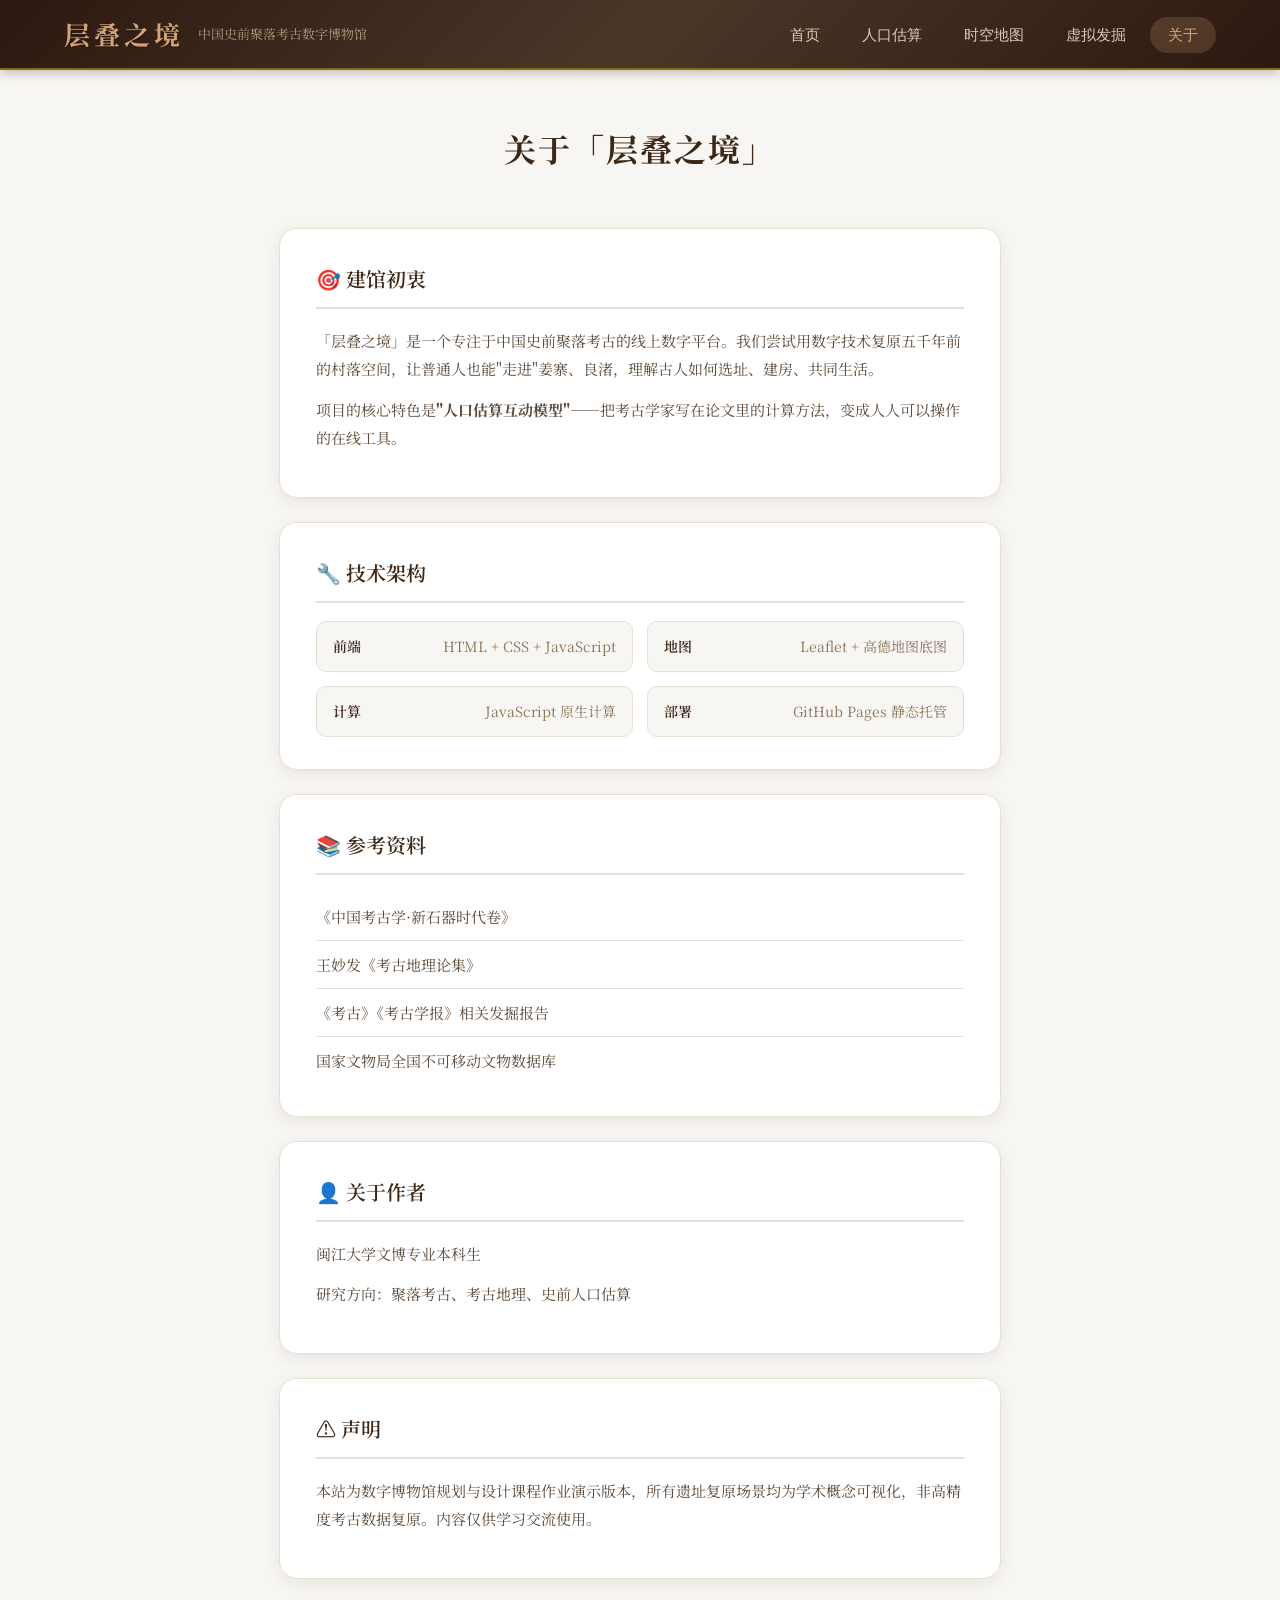
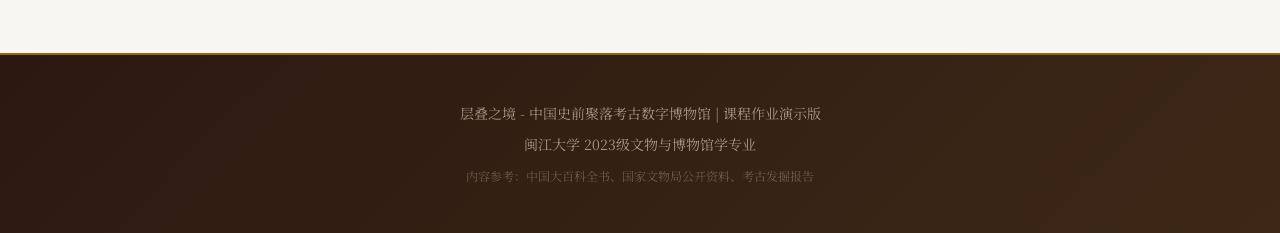
==== commit 66ac9304: "Add files via upload 更新，加模块。V4" ====
--- a/about.html
+++ b/about.html
@@ -80,7 +80,8 @@
 
     <footer class="footer">
         <p>层叠之境 - 中国史前聚落考古数字博物馆 | 课程作业演示版</p>
-        <p>闽江大学 文博专业</p>
+        <p>闽江大学 2023级文物与博物馆学专业</p>
+        <p style="font-size:12px;opacity:0.5;margin-top:8px;">内容参考：中国大百科全书、国家文物局公开资料、考古发掘报告</p>
     </footer>
 
     <script src="main.js"></script>
--- a/style.css
+++ b/style.css
@@ -1168,3 +1168,725 @@
         padding-left: 30px;
     }
 }
+
+
+/* ===== 留言板页面 ===== */
+.guestbook-page {
+    padding: 50px 5%;
+    max-width: 1000px;
+    margin: 0 auto;
+}
+
+.guestbook-header {
+    text-align: center;
+    margin-bottom: 40px;
+}
+
+.guestbook-header h1 {
+    font-size: 32px;
+    color: #3d2817;
+    font-weight: 700;
+    letter-spacing: 2px;
+    margin-bottom: 10px;
+}
+
+.guestbook-header p {
+    color: #8b7355;
+    font-size: 16px;
+}
+
+.guestbook-container {
+    display: grid;
+    grid-template-columns: 1fr 1.2fr;
+    gap: 32px;
+}
+
+.guestbook-form {
+    background: #fff;
+    border-radius: 18px;
+    padding: 32px;
+    box-shadow: 0 4px 20px rgba(44,24,16,0.08);
+    border: 1px solid #e8e0d5;
+    height: fit-content;
+}
+
+.guestbook-form h3 {
+    font-size: 20px;
+    color: #3d2817;
+    margin-bottom: 24px;
+    padding-bottom: 12px;
+    border-bottom: 2px solid #e8e0d5;
+    font-weight: 600;
+}
+
+.avatar-select {
+    display: flex;
+    flex-wrap: wrap;
+    gap: 10px;
+    margin-bottom: 8px;
+}
+
+.avatar-option {
+    font-size: 32px;
+    cursor: pointer;
+    padding: 6px;
+    border-radius: 12px;
+    transition: all 0.3s;
+    border: 2px solid transparent;
+    background: #f8f6f3;
+}
+
+.avatar-option:hover {
+    transform: scale(1.1);
+    background: #f0ebe3;
+}
+
+.avatar-option.selected {
+    border-color: #8b6914;
+    background: #f0ebe3;
+    box-shadow: 0 2px 8px rgba(139,105,20,0.2);
+}
+
+.form-group {
+    margin-bottom: 20px;
+}
+
+.form-group label {
+    display: block;
+    font-size: 14px;
+    color: #5c4a3a;
+    margin-bottom: 8px;
+    font-weight: 600;
+}
+
+.form-group input,
+.form-group textarea {
+    width: 100%;
+    padding: 12px 16px;
+    border: 2px solid #e0d5c8;
+    border-radius: 12px;
+    font-size: 15px;
+    transition: border-color 0.3s;
+    font-family: "STZhongsong", "华文中宋", serif;
+    background: #faf8f5;
+    resize: vertical;
+}
+
+.form-group input:focus,
+.form-group textarea:focus {
+    outline: none;
+    border-color: #8b6914;
+    background: #fff;
+}
+
+.char-count {
+    display: block;
+    text-align: right;
+    font-size: 12px;
+    color: #a09080;
+    margin-top: 4px;
+}
+
+.guestbook-list {
+    background: #fff;
+    border-radius: 18px;
+    padding: 32px;
+    box-shadow: 0 4px 20px rgba(44,24,16,0.08);
+    border: 1px solid #e8e0d5;
+}
+
+.guestbook-list h3 {
+    font-size: 20px;
+    color: #3d2817;
+    margin-bottom: 24px;
+    padding-bottom: 12px;
+    border-bottom: 2px solid #e8e0d5;
+    font-weight: 600;
+}
+
+.msg-count {
+    font-size: 14px;
+    color: #8b7355;
+    font-weight: 400;
+}
+
+.empty-msg {
+    text-align: center;
+    color: #a09080;
+    padding: 40px 20px;
+    font-size: 15px;
+}
+
+.message-item {
+    display: flex;
+    gap: 16px;
+    padding: 20px 0;
+    border-bottom: 1px solid #f0ebe3;
+}
+
+.message-item:last-child {
+    border-bottom: none;
+}
+
+.message-avatar {
+    font-size: 40px;
+    flex-shrink: 0;
+    width: 50px;
+    text-align: center;
+}
+
+.message-body {
+    flex: 1;
+}
+
+.message-meta {
+    display: flex;
+    justify-content: space-between;
+    align-items: center;
+    margin-bottom: 8px;
+}
+
+.message-name {
+    font-weight: 600;
+    color: #3d2817;
+    font-size: 15px;
+}
+
+.message-time {
+    font-size: 12px;
+    color: #a09080;
+}
+
+.message-content {
+    font-size: 14px;
+    color: #5c4a3a;
+    line-height: 1.8;
+    word-break: break-all;
+}
+
+/* ===== 测验页面 ===== */
+.quiz-page {
+    padding: 50px 5%;
+    max-width: 900px;
+    margin: 0 auto;
+}
+
+.quiz-header {
+    text-align: center;
+    margin-bottom: 40px;
+}
+
+.quiz-header h1 {
+    font-size: 32px;
+    color: #3d2817;
+    font-weight: 700;
+    letter-spacing: 2px;
+    margin-bottom: 10px;
+}
+
+.quiz-header p {
+    color: #8b7355;
+    font-size: 16px;
+}
+
+.difficulty-select {
+    background: #fff;
+    border-radius: 18px;
+    padding: 36px;
+    box-shadow: 0 4px 20px rgba(44,24,16,0.08);
+    border: 1px solid #e8e0d5;
+    margin-bottom: 40px;
+}
+
+.difficulty-select h3 {
+    font-size: 22px;
+    color: #3d2817;
+    margin-bottom: 28px;
+    text-align: center;
+    font-weight: 600;
+}
+
+.difficulty-cards {
+    display: grid;
+    grid-template-columns: repeat(3, 1fr);
+    gap: 24px;
+}
+
+.difficulty-card {
+    background: #f8f6f3;
+    border-radius: 16px;
+    padding: 32px 24px;
+    text-align: center;
+    cursor: pointer;
+    transition: all 0.4s;
+    border: 2px solid #e8e0d5;
+}
+
+.difficulty-card:hover {
+    transform: translateY(-6px);
+    box-shadow: 0 12px 32px rgba(44,24,16,0.12);
+    border-color: #d4a574;
+}
+
+.diff-icon {
+    font-size: 36px;
+    margin-bottom: 14px;
+}
+
+.difficulty-card h4 {
+    font-size: 20px;
+    color: #3d2817;
+    margin-bottom: 10px;
+    font-weight: 600;
+}
+
+.difficulty-card p {
+    font-size: 13px;
+    color: #8b7355;
+    margin-bottom: 14px;
+    line-height: 1.7;
+}
+
+.diff-tag {
+    display: inline-block;
+    background: linear-gradient(135deg, #8b6914, #a67c2e);
+    color: #fff8f0;
+    padding: 6px 16px;
+    border-radius: 16px;
+    font-size: 13px;
+    font-weight: 600;
+}
+
+.quiz-area {
+    background: #fff;
+    border-radius: 18px;
+    padding: 36px;
+    box-shadow: 0 4px 20px rgba(44,24,16,0.08);
+    border: 1px solid #e8e0d5;
+    margin-bottom: 40px;
+}
+
+.quiz-progress {
+    display: flex;
+    align-items: center;
+    gap: 16px;
+    margin-bottom: 28px;
+    font-size: 15px;
+    color: #8b7355;
+    font-weight: 600;
+}
+
+.question-card {
+    margin-bottom: 28px;
+}
+
+.question-text {
+    font-size: 18px;
+    color: #3d2817;
+    font-weight: 600;
+    margin-bottom: 20px;
+    line-height: 1.7;
+    padding: 20px 24px;
+    background: #f8f6f3;
+    border-radius: 12px;
+    border-left: 4px solid #8b6914;
+}
+
+.options {
+    display: flex;
+    flex-direction: column;
+    gap: 12px;
+}
+
+.option-btn {
+    padding: 16px 20px;
+    border: 2px solid #e0d5c8;
+    border-radius: 12px;
+    background: #faf8f5;
+    font-size: 15px;
+    color: #5c4a3a;
+    cursor: pointer;
+    transition: all 0.3s;
+    text-align: left;
+    font-family: "STZhongsong", "华文中宋", serif;
+}
+
+.option-btn:hover {
+    border-color: #d4a574;
+    background: #f0ebe3;
+}
+
+.option-btn.selected {
+    border-color: #8b6914;
+    background: linear-gradient(135deg, #f0ebe3, #e8dfd0);
+    color: #3d2817;
+    font-weight: 600;
+}
+
+.quiz-nav {
+    display: flex;
+    justify-content: center;
+    gap: 16px;
+}
+
+.btn-prev, .btn-next, .btn-submit {
+    padding: 14px 32px;
+    border: none;
+    border-radius: 12px;
+    font-size: 15px;
+    font-weight: 600;
+    cursor: pointer;
+    transition: all 0.3s;
+    font-family: "STZhongsong", "华文中宋", serif;
+}
+
+.btn-prev {
+    background: #f0ebe3;
+    color: #6b5b4f;
+}
+
+.btn-prev:hover {
+    background: #e0d5c8;
+}
+
+.btn-next {
+    background: linear-gradient(135deg, #8b6914, #a67c2e);
+    color: #fff8f0;
+}
+
+.btn-next:hover {
+    background: linear-gradient(135deg, #a67c2e, #c49a3b);
+}
+
+.btn-submit {
+    background: linear-gradient(135deg, #2e7d32, #4caf50);
+    color: #fff;
+}
+
+.btn-submit:hover {
+    background: linear-gradient(135deg, #388e3c, #66bb6a);
+}
+
+.result-area {
+    background: #fff;
+    border-radius: 18px;
+    padding: 36px;
+    box-shadow: 0 4px 20px rgba(44,24,16,0.08);
+    border: 1px solid #e8e0d5;
+    margin-bottom: 40px;
+    text-align: center;
+}
+
+.result-score {
+    margin-bottom: 28px;
+}
+
+.score-circle {
+    width: 160px;
+    height: 160px;
+    border-radius: 50%;
+    background: linear-gradient(135deg, #8b6914, #a67c2e);
+    display: flex;
+    flex-direction: column;
+    align-items: center;
+    justify-content: center;
+    margin: 0 auto 20px;
+    box-shadow: 0 8px 24px rgba(139,105,20,0.3);
+}
+
+.score-num {
+    font-size: 56px;
+    font-weight: 700;
+    color: #fff8f0;
+    line-height: 1;
+}
+
+.score-total {
+    font-size: 20px;
+    color: rgba(255,248,240,0.8);
+}
+
+.score-text {
+    font-size: 20px;
+    color: #3d2817;
+    font-weight: 600;
+}
+
+.result-detail {
+    text-align: left;
+    margin-bottom: 28px;
+}
+
+.result-detail h4 {
+    font-size: 18px;
+    color: #3d2817;
+    margin-bottom: 16px;
+    text-align: center;
+    font-weight: 600;
+}
+
+.result-item {
+    padding: 16px 20px;
+    border-radius: 12px;
+    margin-bottom: 12px;
+    border: 1px solid #e8e0d5;
+}
+
+.result-item.correct {
+    background: #e8f5e9;
+    border-color: #81c784;
+}
+
+.result-item.wrong {
+    background: #ffebee;
+    border-color: #ef9a9a;
+}
+
+.result-item p {
+    margin: 4px 0;
+    font-size: 14px;
+}
+
+.result-item .explain {
+    color: #8b6914;
+    margin-top: 8px;
+    padding-top: 8px;
+    border-top: 1px dashed #e0d5c8;
+}
+
+.result-actions {
+    display: flex;
+    justify-content: center;
+    gap: 16px;
+}
+
+.leaderboard-section {
+    background: #fff;
+    border-radius: 18px;
+    padding: 36px;
+    box-shadow: 0 4px 20px rgba(44,24,16,0.08);
+    border: 1px solid #e8e0d5;
+}
+
+.leaderboard-section h3 {
+    font-size: 22px;
+    color: #3d2817;
+    margin-bottom: 20px;
+    text-align: center;
+    font-weight: 600;
+}
+
+.leaderboard-tabs {
+    display: flex;
+    justify-content: center;
+    gap: 12px;
+    margin-bottom: 24px;
+}
+
+.leaderboard-tabs .tab {
+    padding: 10px 24px;
+    border-radius: 24px;
+    cursor: pointer;
+    font-size: 14px;
+    transition: all 0.3s;
+    border: 2px solid #e0d5c8;
+    color: #8b7355;
+    background: #faf8f5;
+}
+
+.leaderboard-tabs .tab.active,
+.leaderboard-tabs .tab:hover {
+    background: linear-gradient(135deg, #8b6914, #a67c2e);
+    color: #fff8f0;
+    border-color: #8b6914;
+}
+
+.leaderboard-table {
+    width: 100%;
+    border-collapse: collapse;
+    font-size: 14px;
+}
+
+.leaderboard-table th {
+    background: #f0ebe3;
+    color: #3d2817;
+    padding: 14px 12px;
+    text-align: center;
+    font-weight: 600;
+}
+
+.leaderboard-table td {
+    padding: 12px;
+    text-align: center;
+    border-bottom: 1px solid #f0ebe3;
+    color: #5c4a3a;
+}
+
+.leaderboard-table tr:hover {
+    background: #faf8f5;
+}
+
+/* ===== 响应式补充 ===== */
+@media (max-width: 768px) {
+    .guestbook-container {
+        grid-template-columns: 1fr;
+    }
+    .difficulty-cards {
+        grid-template-columns: 1fr;
+    }
+    .result-actions {
+        flex-direction: column;
+    }
+    .quiz-nav {
+        flex-direction: column;
+    }
+}
+
+
+/* ===== 文化详情页 ===== */
+.culture-detail-page {
+    padding-bottom: 50px;
+}
+
+.culture-hero {
+    padding: 60px 5%;
+    text-align: center;
+    color: #fff;
+    position: relative;
+}
+
+.culture-hero h1 {
+    font-size: 42px;
+    font-weight: 700;
+    letter-spacing: 4px;
+    margin-bottom: 12px;
+    text-shadow: 1px 1px 3px rgba(0,0,0,0.2);
+}
+
+.culture-subtitle {
+    font-size: 16px;
+    opacity: 0.9;
+    margin-bottom: 8px;
+}
+
+.culture-region {
+    font-size: 14px;
+    opacity: 0.8;
+}
+
+.culture-content {
+    max-width: 850px;
+    margin: 0 auto;
+    padding: 40px 5%;
+}
+
+.culture-section {
+    background: #fff;
+    border-radius: 16px;
+    padding: 28px 32px;
+    margin-bottom: 20px;
+    box-shadow: 0 4px 16px rgba(44,24,16,0.08);
+    border: 1px solid #e8e0d5;
+}
+
+.culture-section h2 {
+    font-size: 20px;
+    color: #3d2817;
+    margin-bottom: 16px;
+    font-weight: 600;
+    padding-bottom: 10px;
+    border-bottom: 2px solid #e8e0d5;
+}
+
+.culture-section p {
+    font-size: 15px;
+    color: #5c4a3a;
+    line-height: 1.9;
+    margin-bottom: 12px;
+}
+
+.culture-section strong {
+    color: #8b6914;
+}
+
+.site-links {
+    display: flex;
+    flex-direction: column;
+    gap: 12px;
+}
+
+.site-link-card {
+    display: flex;
+    align-items: center;
+    gap: 16px;
+    padding: 16px 20px;
+    background: #f8f6f3;
+    border-radius: 12px;
+    text-decoration: none;
+    color: inherit;
+    transition: all 0.3s;
+    border: 1px solid #e8e0d5;
+}
+
+.site-link-card:hover {
+    background: #f0ebe3;
+    transform: translateX(6px);
+    border-color: #d4a574;
+}
+
+.site-link-icon {
+    font-size: 32px;
+    flex-shrink: 0;
+}
+
+.site-link-card h4 {
+    font-size: 16px;
+    color: #3d2817;
+    margin-bottom: 4px;
+    font-weight: 600;
+}
+
+.site-link-card p {
+    font-size: 13px;
+    color: #8b7355;
+    margin: 0;
+}
+
+/* ===== 虚拟发掘遗物样式 ===== */
+.artifact-emoji {
+    font-size: 28px;
+    animation: popIn 0.4s ease;
+}
+
+.dug-mark {
+    font-size: 20px;
+    color: #8b6914;
+    font-weight: bold;
+}
+
+@keyframes popIn {
+    0% { transform: scale(0); opacity: 0; }
+    60% { transform: scale(1.3); }
+    100% { transform: scale(1); opacity: 1; }
+}
+
+.dig-cell.dug {
+    animation: digReveal 0.5s ease;
+}
+
+@keyframes digReveal {
+    0% { transform: scale(1); }
+    50% { transform: scale(0.9); }
+    100% { transform: scale(1); }
+}
+
+/* ===== 响应式补充 ===== */
+@media (max-width: 768px) {
+    .culture-hero h1 {
+        font-size: 30px;
+    }
+    .site-link-card {
+        flex-direction: column;
+        text-align: center;
+    }
+}
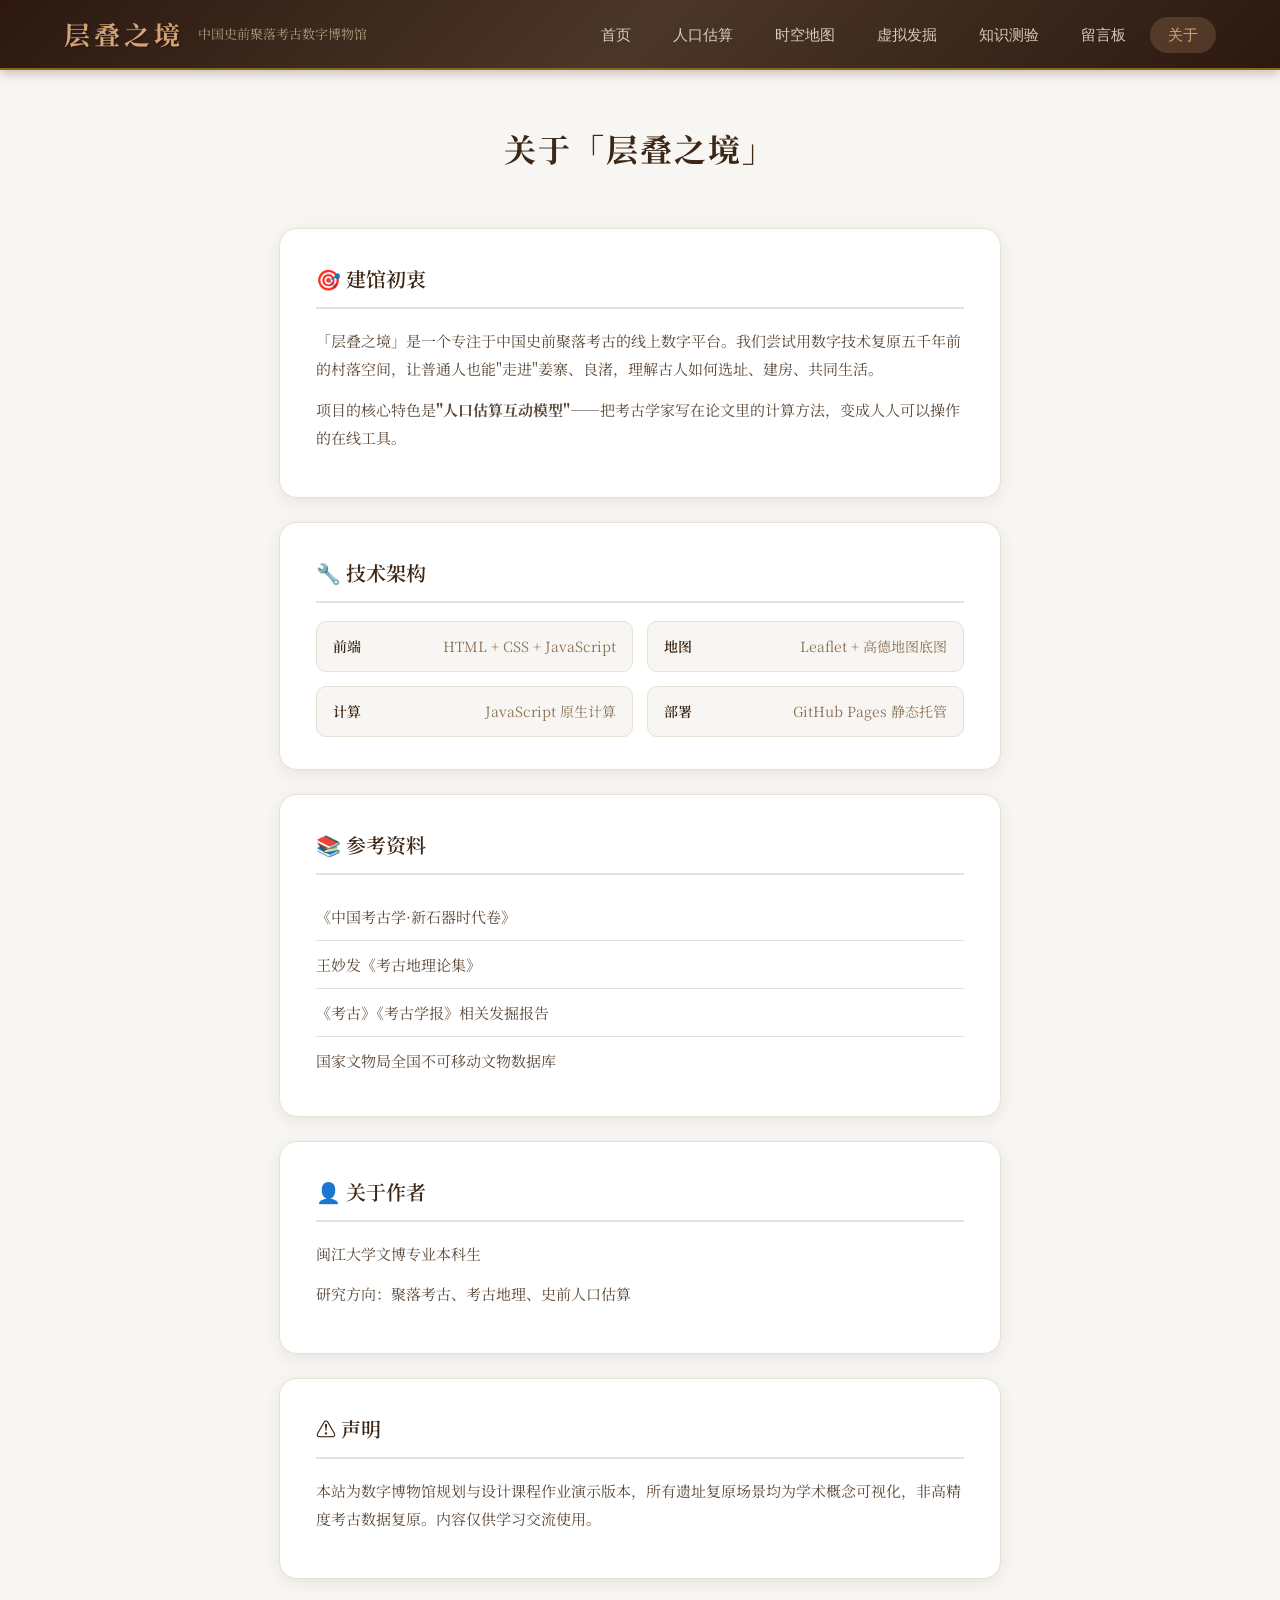
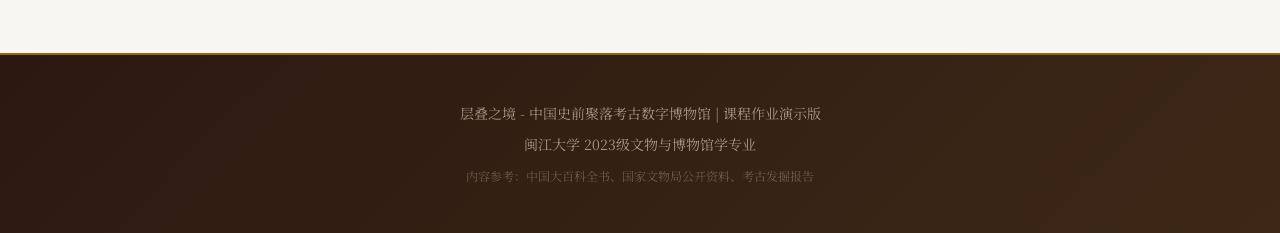
==== commit d09ab544: "Add files via upload V4更新导航栏" ====
--- a/about.html
+++ b/about.html
@@ -17,6 +17,8 @@
             <li><a href="calculator.html">人口估算</a></li>
             <li><a href="map.html">时空地图</a></li>
             <li><a href="dig.html">虚拟发掘</a></li>
+            <li><a href="quiz.html">知识测验</a></li>
+            <li><a href="guestbook.html">留言板</a></li>
             <li><a href="about.html" class="active">关于</a></li>
         </ul>
     </nav>
--- a/style.css
+++ b/style.css
@@ -1029,77 +1029,42 @@
     border: 1px solid #e8e0d5;
 }
 
-.dig-grid {
-    display: grid;
-    grid-template-columns: repeat(5, 1fr);
-    gap: 8px;
-    margin-bottom: 28px;
-}
-
-.dig-cell {
-    aspect-ratio: 1;
-    background: linear-gradient(180deg, #c9b896 0%, #b8a078 30%, #a08860 60%, #8b7355 100%);
-    border-radius: 8px;
-    cursor: pointer;
-    display: flex;
-    align-items: center;
-    justify-content: center;
-    font-size: 24px;
-    transition: all 0.4s;
-    border: 2px solid #a08860;
-    position: relative;
-    overflow: hidden;
-}
-
-.dig-cell:hover {
-    transform: scale(1.05);
-    box-shadow: 0 4px 12px rgba(139,105,20,0.3);
-}
-
-.dig-cell.dug {
-    background: #f0ebe3;
-    border-color: #c9b896;
-}
-
-.dig-cell .layer-indicator {
-    position: absolute;
-    bottom: 4px;
-    right: 4px;
-    font-size: 10px;
-    color: rgba(255,255,255,0.7);
-    background: rgba(0,0,0,0.3);
-    padding: 2px 6px;
-    border-radius: 4px;
-}
-
-.dig-info {
-    background: #f8f6f3;
-    padding: 24px;
+/* 醒目的发掘结果横幅 */
+.dig-result-banner {
+    background: linear-gradient(135deg, #f0ebe3, #e8dfd0);
+    border: 2px solid #d4a574;
     border-radius: 14px;
-    border: 1px solid #e8e0d5;
-}
-
-.dig-info h3 {
-    font-size: 18px;
-    color: #3d2817;
-    margin-bottom: 14px;
-    font-weight: 600;
-}
-
-.dig-info p {
-    font-size: 14px;
-    color: #5c4a3a;
-    line-height: 1.9;
-    margin-bottom: 8px;
-}
-
-.dig-progress {
+    padding: 20px 28px;
+    margin-bottom: 20px;
     display: flex;
     align-items: center;
     gap: 16px;
-    margin-top: 20px;
-    padding-top: 20px;
-    border-top: 1px solid #e0d5c8;
+    box-shadow: 0 4px 12px rgba(139,105,20,0.15);
+}
+
+.result-icon {
+    font-size: 36px;
+    flex-shrink: 0;
+}
+
+.result-text {
+    font-size: 18px;
+    color: #3d2817;
+    line-height: 1.6;
+    flex: 1;
+}
+
+@keyframes highlightPulse {
+    0% { transform: scale(1); box-shadow: 0 4px 12px rgba(139,105,20,0.15); }
+    50% { transform: scale(1.02); box-shadow: 0 6px 20px rgba(139,105,20,0.3); }
+    100% { transform: scale(1); box-shadow: 0 4px 12px rgba(139,105,20,0.15); }
+}
+
+.dig-progress {
+    display: flex;
+    align-items: center;
+    gap: 16px;
+    margin-bottom: 20px;
 }
 
 .progress-bar {
@@ -1116,6 +1081,70 @@
     border-radius: 6px;
     transition: width 0.5s;
     width: 0%;
+}
+
+.dig-grid {
+    display: grid;
+    grid-template-columns: repeat(5, 1fr);
+    gap: 8px;
+    margin-bottom: 28px;
+}
+
+.dig-cell {
+    aspect-ratio: 1;
+    border-radius: 8px;
+    cursor: pointer;
+    display: flex;
+    align-items: center;
+    justify-content: center;
+    font-size: 24px;
+    transition: all 0.4s;
+    border: 2px solid;
+    position: relative;
+    overflow: hidden;
+}
+
+.dig-cell:hover {
+    transform: scale(1.05);
+    box-shadow: 0 4px 12px rgba(139,105,20,0.3);
+}
+
+.dig-cell.dug {
+    background: #f0ebe3 !important;
+    border-color: #c9b896 !important;
+}
+
+.dig-cell .layer-indicator {
+    position: absolute;
+    top: 4px;
+    left: 4px;
+    font-size: 11px;
+    color: rgba(255,255,255,0.9);
+    background: rgba(0,0,0,0.35);
+    padding: 2px 6px;
+    border-radius: 4px;
+    font-weight: 600;
+}
+
+.dig-info {
+    background: #f8f6f3;
+    padding: 24px;
+    border-radius: 14px;
+    border: 1px solid #e8e0d5;
+}
+
+.dig-info h3 {
+    font-size: 18px;
+    color: #3d2817;
+    margin-bottom: 14px;
+    font-weight: 600;
+}
+
+.dig-info p {
+    font-size: 14px;
+    color: #5c4a3a;
+    line-height: 1.9;
+    margin-bottom: 8px;
 }
 
 /* ===== 响应式 ===== */
@@ -1890,3 +1919,112 @@
         text-align: center;
     }
 }
+
+
+/* ===== 动态聚落示意图 ===== */
+.settlement-visual {
+    background: linear-gradient(180deg, #e8dfd0 0%, #d4c4a8 100%);
+    border-radius: 16px;
+    padding: 20px;
+    margin-bottom: 24px;
+    border: 2px solid #c9b896;
+    box-shadow: inset 0 0 20px rgba(139,105,20,0.1);
+}
+
+.visual-title {
+    text-align: center;
+    font-size: 14px;
+    color: #5c4a3a;
+    margin-bottom: 12px;
+    font-weight: 600;
+}
+
+.visual-scene {
+    position: relative;
+    height: 160px;
+    background: linear-gradient(180deg, #c9e6f0 0%, #d4c4a8 60%, #8b7355 100%);
+    border-radius: 12px;
+    overflow: hidden;
+    margin-bottom: 12px;
+}
+
+.visual-ground {
+    position: absolute;
+    bottom: 0;
+    left: 0;
+    right: 0;
+    height: 40%;
+    background: linear-gradient(180deg, #b8a078 0%, #8b7355 100%);
+}
+
+.visual-houses {
+    position: absolute;
+    bottom: 35%;
+    left: 0;
+    right: 0;
+    height: 60%;
+    z-index: 2;
+}
+
+.v-house {
+    position: absolute;
+    width: 16px;
+    height: 12px;
+    background: #8b6914;
+    border-radius: 2px;
+    box-shadow: 0 2px 4px rgba(0,0,0,0.2);
+}
+
+.v-house::after {
+    content: '';
+    position: absolute;
+    top: -6px;
+    left: -2px;
+    width: 0;
+    height: 0;
+    border-left: 10px solid transparent;
+    border-right: 10px solid transparent;
+    border-bottom: 7px solid #6b4e23;
+}
+
+.visual-people {
+    position: absolute;
+    bottom: 5%;
+    left: 0;
+    right: 0;
+    height: 35%;
+    z-index: 3;
+}
+
+.v-person {
+    position: absolute;
+    width: 8px;
+    height: 8px;
+    background: #3d2817;
+    border-radius: 50%;
+    box-shadow: 0 1px 2px rgba(0,0,0,0.3);
+}
+
+.v-person::after {
+    content: '';
+    position: absolute;
+    bottom: -6px;
+    left: 2px;
+    width: 4px;
+    height: 5px;
+    background: #3d2817;
+    border-radius: 1px;
+}
+
+.visual-info {
+    display: flex;
+    justify-content: center;
+    gap: 24px;
+    font-size: 14px;
+    color: #5c4a3a;
+}
+
+.visual-info strong {
+    color: #8b6914;
+    font-size: 18px;
+}
